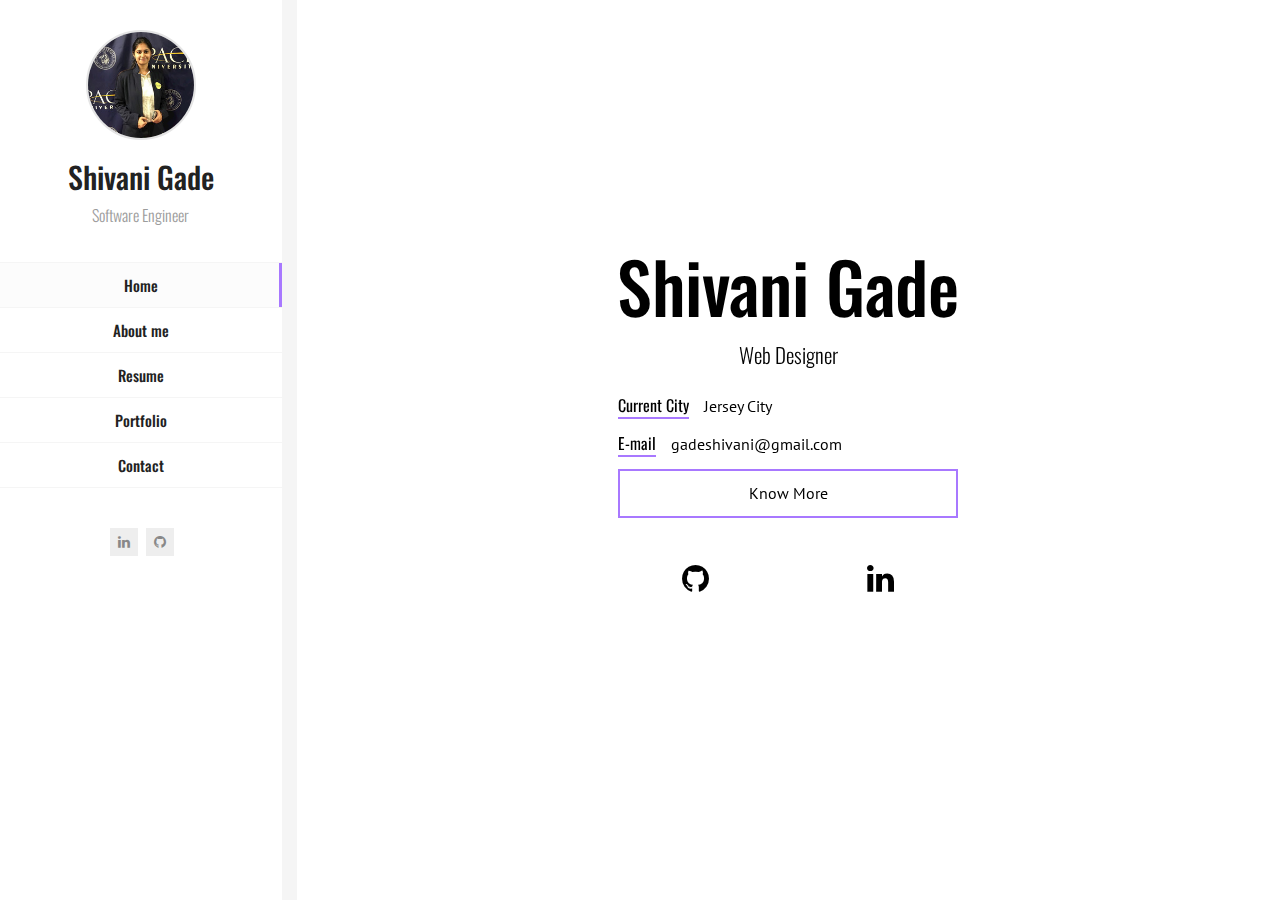
==== index.html @ c61f2e99 "Update index.html" ====
<!DOCTYPE html>
<html lang="en" class="no-js">
  <head>
    <meta charset="UTF-8" />
    <meta http-equiv="X-UA-Compatible" content="IE=edge">
    <title>Shivani Gade | Portfolio</title>
    <meta name="viewport" content="width=device-width, initial-scale=1, maximum-scale=1" />
    <meta name="description" content="Shivani Gade Portfolio" />
    <meta name="keywords" content="Shivani Gade, New York, Backend Developer, Frontend Developer, software engineer, java, python, Pace university" />
    <meta name="author" content="Shivani Gade" />
    <meta property="og:title" content="Shivani Gade - Full Stack Developer">
    <meta property="og:locale" content="en_US">
    <meta property="og:url" content="http://shivanigade.com/">
    <meta property="og:type" content="website">
    <meta property="og:description" content="Working at BNY Mellon New York. Graduated with MS in Computer Science from Pace University.Previously worked at State Street as a Software Development Intern and worked on designing & developed an internal tools application using ReactJS, SpringBoot & HDFS. I also worked at iNautix Technologies, a BNY Mellon company as an Application Developer for 2.8 years in enterprise application development using Java, J2EE technologies, Volante, Spring, Restful Web Services, SQL, IBM WebSphere and AngularJS. Experienced in product development and working in agile environment.I am also working on technologies: Android, Ionic, Arduino, Firebase, PHP and have experience in Prototyping, User Testing. ">
    <meta property="og:image" content="http://shivanigade.com/images/my_photo.jpeg">
    <link rel="shortcut icon" href="favicon.ico">
    <link rel="alternate" href="shivanigade.com" hreflang="en-us" />

    <link rel="stylesheet" href="css/bootstrap.css">
    <link rel="stylesheet" href="css/normalize.css">
    <link rel="stylesheet" href="css/transition-animations.css">
    <link rel="stylesheet" href="css/owl.carousel.css">
    <link rel="stylesheet" href="css/magnific-popup.css">
    <link rel="stylesheet" href="css/animate.css">
    <link rel="stylesheet" href="css/main.css" type="text/css">

    <script src="js/jquery-2.1.3.min.js"></script>
    <script src="js/modernizr.custom.js"></script>
    <!-- Global site tag (gtag.js) - Google Analytics -->
<script async src="https://www.googletagmanager.com/gtag/js?id=UA-118531072-1"></script>
<script>
  window.dataLayer = window.dataLayer || [];
  function gtag(){dataLayer.push(arguments);}
  gtag('js', new Date());

  gtag('config', 'UA-118531072-1');
</script>

    <script src='https://www.google.com/recaptcha/api.js'></script>
  </head>

  <body>
    <!-- Loading animation -->
    <div class="preloader">
      <div class="preloader-animation">
        <div class="dot1"></div>
        <div class="dot2"></div>
      </div>
    </div>
    <!-- /Loading animation -->

    <div id="page" class="page">
      <!-- Header -->
      <header id="site_header" class="header mobile-menu-hide">
        <div itemref="data-author" itemscope itemtype="https://schema.org/Website" class="my-photo">
          <img itemprop="image" src="images/my_photo.jpeg" alt="image">
          <div class="mask"></div>
        </div>

        <div class="site-title-block">
          <h1 itemprop="name" class="site-title">Shivani Gade</h1>
          <p itemprop="description" class="site-description">Software Engineer</p>
          <p itemprop="keywords" class="hidden">
            Shivani Gade, New York, Backend Developer, Frontend Developer, software engineer, java, python, Pace university, Full-Stack Developer
          </p>
          <a itemprop="url" href="#" class="hidden">View Website</a>
          <a itemprop="sameAs" href="https://linkedin.com/in/shivanigade" class="hidden">LinkedIn</a>
          <a itemprop="sameAs" href="https://github.com/gadeshivani" class="hidden">Github</a>
        </div>

        <!-- Navigation & Social buttons -->
        <div class="site-nav">
          <!-- Main menu -->
          <ul id="nav" class="site-main-menu">
            <!-- About Me Subpage link -->
            <li>
              <a class="pt-trigger" href="#home" data-animation="58" data-goto="1">Home</a><!-- href value = data-id without # of .pt-page. Data-goto is the number of section -->
            </li>
            <!-- /About Me Subpage link -->
            <!-- About Me Subpage link -->
            <li>
              <a class="pt-trigger" href="#about_me" data-animation="59" data-goto="2">About me</a>
            </li>
            <!-- /About Me Subpage link -->
            <li>
              <a class="pt-trigger" href="#resume" data-animation="60" data-goto="3">Resume</a>
            </li>
            <li>
              <a class="pt-trigger" href="#portfolio" data-animation="61" data-goto="4">Portfolio</a>
            </li>
            <!-- <li>
              <a class="pt-trigger" href="#blog" data-animation="58" data-goto="5">Blog</a>
            </li> -->
            <li>
              <a class="pt-trigger" href="#contact" data-animation="59" data-goto="5">Contact</a>
            </li>
          </ul>
          <!-- /Main menu -->

          <!-- Social buttons -->
          <ul class="social-links">
            <li><a class="tip social-button" target="_blank" href="https://linkedin.com/in/shivanigade" title="LinkedIn"><i class="fa fa-linkedin"></i></a></li>
            <li><a class="tip social-button" target="_blank" href="https://github.com/gadeshivani" title="Github"><i class="fa fa-github"></i></a></li>
          </ul>
          <!-- /Social buttons -->
        </div>
        <!-- Navigation & Social buttons -->
      </header>
      <!-- /Header -->

      <!-- Mobile Header -->
      <div class="mobile-header mobile-visible">
        <div class="mobile-logo-container">
          <div class="mobile-site-title">Shivani Gade</div>
        </div>

        <a class="menu-toggle mobile-visible">
          <i class="fa fa-bars"></i>
        </a>
      </div>
      <!-- /Mobile Header -->

      <!-- Main Content -->
      <div id="main" class="site-main">
        <!-- Page changer wrapper -->
        <div class="pt-wrapper">
          <!-- Subpages -->
          <div class="subpages">

            <!-- Home Subpage -->
            <section class="pt-page pt-page-1 section-with-bg section-paddings-0" style="background:white" data-id="home">
              <div class="home-page-block-bg">
                <!-- <div class="mask"></div> -->
              </div>
              <div class="home-page-block">
                <div class="v-align">
                  <h2>Shivani Gade</h2>
                  <div id="rotate" class="text-rotate">
                    <div>
                      <p class="home-page-description">Web Designer</p>
                    </div>
                    <div>
                      <p class="home-page-description">Frontend-developer</p>
                    </div>
                    <div>
                      <p class="home-page-description">Backend-developer</p>
                    </div>
                    <div>
                      <p class="home-page-description">Software Engineer</p>
                    </div>
                  </div>

                  <div class="block end" style="text-align: center">
                    <ul class="info-list">
                      <!-- <li><span class="title">Age</span><span class="value">29</span></li> -->
                      <li><span class="title">Current City</span><span class="value">Jersey City</span></li>
                      <li><span class="title">E-mail</span><span class="value"><a href="mailto:gadeshivani@gmail.com">gadeshivani@gmail.com</a></span></li>
                      <li>
                        <div class="row">
                          <div class="col-sm-12 col-md-12">
                            <div class="know-more-block">
                              <a class="button pt-trigger" href="#about_me" data-animation="59" data-goto="2">Know More</a>
                            </div>
                          </div>
                        </div>
                      </li>
                      <li>
                        <div class="row">
                          <div class="col-sm-6 col-md-6">
                            <div class="home-social-block">
                              <a class="button" target="_blank" href="https://github.com/gadeshivani" title="Github"><i class="fa fa-github"></i></a>
                            </div>
                          </div>
                          <div class="col-sm-6 col-md-6">
                            <div class="home-social-block">
                              <a class="button" target="_blank" href="https://linkedin.com/in/shivanigade" title="LinkedIn"><i class="fa fa-linkedin"></i></a>
                            </div>
                          </div>
                        </div>
                      </li>
                    </ul>
                  </div>
                </div>
              </div>
            </section>
            <!-- End of Home Subpage -->

            <!-- About Me Subpage -->
            <section class="pt-page pt-page-2" data-id="about_me">
              <div class="section-title-block">
                <h2 class="section-title">About Me</h2>
                <h5 class="section-description">Full-Stack Developer, Innovator, Thinker, Creative Doer</h5>
              </div>

              <div class="row">
                <div class="col-sm-12 col-md-12 subpage-block">
                  <div class="general-info">
                    <h3>Currently I am working at <a href="https://www.bnymellon.com/" taret="_blank">@BNY Mellon,Jersey City</a> </h3>
                    <p>I worked as a Graduate Assistant for the department chair of Computer Science department at Seidenberg School of Computer Science and Information Systems, where I am worked on different research projects and also organizeddevelopment and technology workshops.You can read more about my previous work experience <a class="pt-trigger" href="#resume" data-animation="60" data-goto="3">here</a>. </p>
                    <p>I am pursuing Masters of Science in Computer Science from Seidenberg School of Computer Science and Information Systems at Pace University where I am learning modern technologies, global innovation, human computer interaction, web and mobile application development and many other things. You can check out my recent works in my <a class="pt-trigger" href="#portfolio" data-animation="61" data-goto="4">portfolio</a>. </p>
                  </div>
                </div>


              </div>

              <!-- Services block -->
              <div class="block-title">
                <h3>My interests</h3>
              </div>

              <div class="row">
                <div class="col-sm-6 col-md-3 subpage-block">
                  <div class="service-block">
                    <div class="service-info">
                      <img src="images/service/web_design.png" alt="Responsive Design">
                      <h4>Web and Mobile App</h4>
                      <p>Designing and developing web and mobile application using modern technologies.</p>
                    </div>
                  </div>
                </div>

                <div class="col-sm-6 col-md-3 subpage-block">
                  <div class="service-block">
                    <div class="service-info">
                      <img src="images/service/ecommerce.png" alt="Financial Technology">
                      <h4>Financial Technology</h4>
                      <p>This interest comes form my experience working for iNautix inc.</p>
                    </div>
                  </div>
                </div>

                <div class="col-sm-6 col-md-3 subpage-block">
                  <div class="service-block">
                    <div class="service-info">
                      <img src="images/service/management.png" alt="Product Development">
                      <h4>Product Development</h4>
                      <p>I love ideating, designing, prototyping and developing products.</p>
                    </div>
                  </div>
                </div>

                <div class="col-sm-6 col-md-3 subpage-block">
                  <div class="service-block">
                    <div class="service-info">
                      <img src="images/service/creativity.png" alt="Innovation">
                      <h4>Innovation</h4>
                      <p>I love and enjoy solving problems and finding new and innovative solutions.</p>
                    </div>
                  </div>
                </div>
              </div>
              <!-- End of Services block -->
              <div class="block-title">
                <h3>My achievements</h3>
              </div>

              <div class="row">
                <div class="col-sm-6 col-md-6 subpage-block">
                  <div class="service-block">
                    <div class="service-info">
                      <h4>Pace Mobile App Design Contest</h4>
                      <p>Won 1st Prize for designing an application to centralize health prescriptions and connecting patients and doctors.</p>
                    </div>
                  </div>
                </div>

                <div class="col-sm-6 col-md-6 subpage-block">
                  <div class="service-block">
                    <div class="service-info">
                      <h4>Pace Pitch Contest</h4>
                      <p>Pitched an app for developing countries to centralize health prescriptions and connect patients and doctors.</p>
                    </div>
                  </div>
                </div>
              </div>
              <!-- End of Services block -->


              <!-- Clients block -->
              <!-- <div class="block-title">
                <h3>Few technologies I love using</h3>
              </div>

              <div class="row">
                <div class="col-sm-4 col-md-2 subpage-block">
                  <div class="client_block">
                    <a href="#" target="_blank"><img src="images/clients/client_1.png" alt="image"></a>
                  </div>
                </div>

                <div class="col-sm-4 col-md-2 subpage-block">
                  <div class="client_block">
                    <a href="#" target="_blank"><img src="images/clients/client_2.png" alt="image"></a>
                  </div>
                </div>

                <div class="col-sm-4 col-md-2 subpage-block">
                  <div class="client_block">
                    <a href="#" target="_blank"><img src="images/clients/client_3.png" alt="image"></a>
                  </div>
                </div>

                <div class="col-sm-4 col-md-2 subpage-block">
                  <div class="client_block">
                    <a href="#" target="_blank"><img src="images/clients/client_4.png" alt="image"></a>
                  </div>
                </div>

                <div class="col-sm-4 col-md-2 subpage-block">
                  <div class="client_block">
                    <a href="#" target="_blank"><img src="images/clients/client_5.png" alt="image"></a>
                  </div>
                </div>

                <div class="col-sm-4 col-md-2 subpage-block">
                  <div class="client_block">
                    <a href="#" target="_blank"><img src="images/clients/client_6.png" alt="image"></a>
                  </div>
                </div>
              </div> -->
              <!-- End of Clients block -->

              <!-- Fun facts block -->
              <div class="block-title">
                <h3>Fun Facts</h3>
              </div>

              <div class="row">
                <div class="col-sm-6 col-md-3 subpage-block">
                  <div class="fun-fact-block gray-bg">
                    <i class="pe-7s-icon  pe-7s-coffee"></i>
                    <h4>Cups of Tea</h4>
                    <span class="fun-value">1,024</span>
                  </div>
                </div>

                <div class="col-sm-6 col-md-3 subpage-block">
                  <div class="fun-fact-block">
                    <i class="pe-7s-icon pe-7s-smile"></i>
                    <h4>Applications Prototyped</h4>
                    <span class="fun-value">5</span>
                  </div>
                </div>

                <div class="col-sm-6 col-md-3 subpage-block">
                  <div class="fun-fact-block gray-bg">
                    <i class="pe-7s-icon pe-7s-medal"></i>
                    <h4>Awards Won</h4>
                    <span class="fun-value">2</span>
                  </div>
                </div>

                <div class="col-sm-6 col-md-3 subpage-block">
                  <div class="fun-fact-block">
                    <i class="pe-7s-icon pe-7s-alarm"></i>
                    <h4>Applications Developed</h4>
                    <span class="fun-value">7</span>
                  </div>
                </div>
              </div>
              <!-- End of Fun fucts block -->
            </section>
            <!-- End of About Me Subpage -->

            <!-- Resume Subpage -->
            <section class="pt-page pt-page-3" data-id="resume">
              <div class="section-title-block">
                <h2 class="section-title">Resume</h2>
                <h5 class="section-description">4 Years of Experience</h5>
              </div>

              <div class="row">
                <div class="col-sm-6 col-md-4 subpage-block">
                  <div class="block-title">
                    <h3>Education</h3>
                  </div>
                  <div class="timeline">
                    <!-- Single event -->
                    <div class="timeline-event te-primary">
                      <h5 class="event-date">Sep 2017 - May 2019</h5>
                      <h4 class="event-name">Master of Science in Computer Science</h4>
                      <span class="event-description">Pace University, New York</span>
                      <p>Web and mobile app development, algorithms, cloud design and development, ux design and user testing</p>
                    </div>
                    <!-- Single event -->
                    <div class="timeline-event te-primary">
                      <h5 class="event-date">Aug 2010 - Aug 2014</h5>
                      <h4 class="event-name">Bachelors of Engineering in Computer Science and Engineering</h4>
                      <span class="event-description">RTM Nagpur University, India</span>
                      <p>Core computer science, mathematics, algorithms design, computer & internet security database and networking.</p>
                    </div>
                  </div>
                </div>

                <div class="col-sm-6 col-md-4 subpage-block">
                  <div class="block-title">
                    <h3>Professional Experience</h3>
                  </div>
                  <div class="timeline">
                    <!-- Single event -->
                    <div class="timeline-event te-primary">
                      <h5 class="event-date">Aug 2019 - Present</h5>
                      <h4 class="event-name">Specialist Developer</h4>
                      <span class="event-description">BNY Mellon</span>
                      <p>Working on Financial Message Transformations.</p>
                    </div>
                    <div class="timeline-event te-primary">
                      <h5 class="event-date">Jun 2018 - Aug 2018</h5>
                      <h4 class="event-name">Software Development Intern</h4>
                      <span class="event-description">State Street Corporation</span>
                      <p>Designed and developed internal tools application using ReactJS,SpringBoot and HDFS.</p>
                    </div>
                    <!-- Single event -->
                    <div class="timeline-event te-primary">
                      <h5 class="event-date">Dec 2014 - Aug 2017</h5>
                      <h4 class="event-name">Application Developer</h4>
                      <span class="event-description">iNautix Pvt. Ltd. (A BNY Mellon Company)</span>
                      <p>
                        Worked on application design and development using VOLANTE Designer, IBM Webshpere, testing, automation and message queues setups.
                      </p>
                    </div>
                  </div>
                  <div class="block-title">
                    <h3>Additional Experience</h3>
                  </div>
                  <div class="timeline">
                    <!-- Single event -->
                    <div class="timeline-event te-primary">
                      <h5 class="event-date">Sep 2018 - Current</h5>
                      <h4 class="event-name">Computer Science Tutor</h4>
                      <span class="event-description">Pace University</span>
                      <p>Tutor graduate and undergraduate students in Java, HTML, CSS, JavaScript and databases.</p>
                    </div>
                    <!-- Single event -->
                    <div class="timeline-event te-primary">
                      <h5 class="event-date">Jan 2018 - Current</h5>
                      <h4 class="event-name">Graduate Assistant</h4>
                      <span class="event-description">Pace University</span>
                      <p>Working on global research projects, organising workshops, developing and designing application.</p>
                    </div>
                    <!-- Single event -->
                  </div>
                </div>

                <div class="col-sm-6 col-md-4 subpage-block">
                  <div class="block-title">
                    <h3>Design Skills</h3>
                  </div>
                  <div class="skills-info">
                    <h4>UI Design, App prototyping, Sketch, Proto.io, inVision, Axure RP</h4>
                  </div>

                  <div class="block-title">
                    <h3>Coding Skills</h3>
                  </div>
                  <div class="skills-info">
                    <h4>HML5, CSS3, JavaScript, Java, PHP, Python, C++, C</h4>
                  </div>

                  <div class="block-title">
                    <h3>Database Skills</h3>
                  </div>
                  <div class="skills-info">
                    <h4>MySQL, SQL Server, Oracle, Firebase, Hive</h4>

                  </div>
                  <div class="block-title">
                    <h3>Frameworks</h3>
                  </div>
                  <div class="skills-info">
                    <h4>Ionic, AngularJS, Camel, Spring, ReactJS </h4>

                  </div>
                  <div class="block-title">
                    <h3>Product and Project Management</h3>
                  </div>
                  <div class="skills-info">
                    <h4>Jira, Confluence, Asana, Slack, Agile Methodologies, Scrum Development</h4>
                  </div>
                  <div class="block-title">
                    <h3>Other Skills</h3>
                  </div>
                  <div class="skills-info">
                    <h4>XML, JSON, API Design and Development, Web Services,Git, Github, VOLANTE Designer, IBM Webshpere, Websphere Application Server, Azure, Heroku</h4>
                  </div>

                </div>
              </div>
              <div class="row">
                <div class="col-sm-12 col-md-12">
                  <div class="download-cv-block">
                    <a class="button" target="_blank" href="/resume_sg_092018.pdf">Download CV</a>
                  </div>
                </div>
              </div>
            </section>
            <!-- End Resume Subpage -->


            <!-- Portfolio Subpage -->
            <section class="pt-page pt-page-4" data-id="portfolio">
              <div class="section-title-block">
                <h2 class="section-title">Portfolio</h2>
                <h5 class="section-description">My Recent Works</h5>
              </div>

              <div class="row hidden">
                <div class="col-sm-12 col-md-12">
                  <div class="block-title" style="text-align:center">
                    <h2 style="padding-top:20%">Will be updated on May 4th,2018 at 12:01AM.</h2>
                  </div>
                </div>
              </div>

              <!-- Portfolio Content -->
              <div class="portfolio-content">

                <!-- Portfolio filter -->
                <ul id="portfolio_filters" class="portfolio-filters">
                  <li class="active">
                    <a class="filter btn btn-sm btn-link active" data-group="all">All</a>
                  </li>
                  <li>
                    <a class="filter btn btn-sm btn-link" data-group="dnp">Design/Prototyping</a>
                  </li>
                  <li>
                    <a class="filter btn btn-sm btn-link" data-group="products">Products</a>
                  </li>
                  <li>
                    <a class="filter btn btn-sm btn-link" data-group="concepts">Applications</a>
                  </li>
                </ul>
                <!-- End of Portfolio filter -->

                <!-- Portfolio Grid -->
                <div id="portfolio_grid" class="portfolio-grid portfolio-masonry masonry-grid-3">
                  <!-- Portfolio item 10 -->
                  <figure class="item" data-groups='["all", "dnp", "concepts", "products"]'>
                    <a class="ajax-page-load" href="portfolio/pdp.html">
                      <img src="images/portfolio/pxr.png" alt="Product Development Project Cover">
                      <div>
                        <h5 class="name">Product Development Project</h5>
                        <small>Product Development</small>
                        <i class="fa fa-tablet"></i>
                      </div>
                    </a>
                  </figure>
                  <!-- Portfolio Item 1 -->
                  <figure class="item" data-groups='["all", "dnp"]'>
                    <a class="ajax-page-load" href="portfolio/receiptjuggler.html">
                      <img src="images/portfolio/1.png" alt="Receipt Juggler Cover">
                      <div>
                        <h5 class="name">Receipt Juggler</h5>
                        <small>Prototyping</small>
                        <i class="fa fa-tablet"></i>
                      </div>
                    </a>
                  </figure>
                  <!-- /Portfolio Item 1 -->

                  <!-- Portfolio Item 2 -->
                  <figure class="item" data-groups='["all", "concepts"]'>
                    <a class="ajax-page-load" href="portfolio/finassist.html">
                      <img src="images/portfolio/2.png" alt="FinAssist Cover">
                      <div>
                        <h5 class="name">FinAssist</h5>
                        <small>Application</small>
                        <i class="fa fa-video-camera"></i>
                      </div>
                    </a>
                  </figure>
                  <!-- /Portfolio Item 2 -->

                  <!-- Portfolio Item 3 -->
                  <figure class="item" data-groups='["all","concepts"]'>
                    <a class="ajax-page-load" href="portfolio/bsocial.html">
                      <img src="images/portfolio/3.jpg" alt="BSocial Cover">
                      <div>
                        <h5 class="name">BSocial</h5>
                        <small>Application</small>
                        <i class="fa fa-image"></i>
                      </div>
                    </a>
                  </figure>
                  <!-- /Portfolio Item 3 -->

                  <!-- Portfolio Item 4 -->
                  <figure class="item" data-groups='["all", "dnp"]'>
                    <a class="ajax-page-load" href="portfolio/posters.html">
                      <img src="images/portfolio/4.jpg" alt="posters cover">
                      <div>
                        <h5 class="name">Posters</h5>
                        <small>Design</small>
                        <i class="fa fa-tablet"></i>
                      </div>
                    </a>
                  </figure>
                  <!-- /Portfolio Item 4 -->

                  <!-- Portfolio Item 5 -->
                  <figure class="item" data-groups='["all", "products"]'>
                    <a class="ajax-page-load" href="portfolio/saurakshak.html">
                      <img src="images/portfolio/5.jpg" alt="saurakshak cover">
                      <div>
                        <h5 class="name">Saurakshak</h5>
                        <small>Product</small>
                        <i class="fa fa-image"></i>
                      </div>
                    </a>
                  </figure>
                  <!-- /Portfolio Item 5 -->

                  <!-- Portfolio Item 6 -->
                  <figure class="item" data-groups='["all", "concepts"]'>
                    <a class="ajax-page-load" href="portfolio/textionary.html">
                      <img src="images/portfolio/6.png" alt="Textionary Cover">
                      <div>
                        <h5 class="name">Textionary</h5>
                        <small>Application</small>
                        <i class="fa fa-tablet"></i>
                      </div>
                    </a>
                  </figure>
                  <!-- /Portfolio Item 6 -->

                  <!-- Portfolio Item 7 -->
                  <figure class="item" data-groups='["all", "concepts"]'>
                    <a class="ajax-page-load" href="portfolio/azuread.html">
                      <img src="images/portfolio/7.jpg" alt="Azure AD Cover">
                      <div>
                        <h5 class="name">Azure AD</h5>
                        <small>Application</small>
                        <i class="fa fa-video-camera"></i>
                      </div>
                    </a>
                  </figure>
                  <!-- /Portfolio Item 7 -->

                  <!-- Portfolio Item 8 -->
                  <figure class="item" data-groups='["all",  "concepts"]'>
                    <a class="ajax-page-load" href="portfolio/evergreenind.html">
                      <img src="images/portfolio/8.jpg" alt="Evergreen Industries Cover">
                      <div>
                        <h5 class="name">Evergreen Industries</h5>
                        <small>Application</small>
                        <i class="fa fa-tablet"></i>
                      </div>
                    </a>
                  </figure>
                  <!-- /Portfolio Item 8 -->

                  <!-- Portfolio Item 9 -->
                  <figure class="item" data-groups='["all","products"]'>
                    <a class="ajax-page-load" href="portfolio/aarogya.html">
                      <img src="images/portfolio/9.jpg" alt="Aarogya Cover">
                      <div>
                        <h5 class="name">Aarogya</h5>
                        <small>Product</small>
                        <i class="fa fa-image"></i>
                      </div>
                    </a>
                  </figure>
                  <!-- /Portfolio Item 9 -->
                </div>
                <!-- /Portfolio Grid -->

              </div>

              <!-- /Portfolio Content -->

            </section>
            <!-- /Portfolio Subpage -->


            <!-- Contact Subpage -->
            <section class="pt-page pt-page-6" data-id="contact">
              <div class="section-title-block">
                <h2 class="section-title">Contact</h2>
                <h5 class="section-description">Get in Touch</h5>
              </div>

              <div id="data-author" itemprop="author" itemscope itemtype="https://schema.org/Person" class="row">
                <div class="col-sm-12 col-md-12 subpage-block">
                  <div class="block-title">
                    <h3>Get in Touch</h3>
                  </div>
                  <p>Have an idea you need to talk about, want to connect or just talk about a project. Here are my contact details.</p>
                  <div class="hidden contact-info-block">
                    <div class="ci-icon">
                      <i class="pe-7s-icon pe-7s-map-marker"></i>
                    </div>
                    <div class="ci-text">
                      <h3 itemprop="name">Shivani Gade</h3>
                    </div>
                  </div>
                  <div class="contact-info-block">
                    <div class="ci-icon">
                      <i class="pe-7s-icon pe-7s-map-marker"></i>
                    </div>
                    <div class="ci-text">
                      <h3 itemprop="address" itemscope itemtype="https://schema.org/PostalAddress"><em itemprop="addressLocality">New York</em>, <em itemprop="addressRegion">NY</em>, <em itemprop="addressCountry">USA</em></h3>
                    </div>
                  </div>
                  <div class="contact-info-block">
                    <div class="ci-icon">
                      <i class="pe-7s-icon pe-7s-mail"></i>
                    </div>
                    <div class="ci-text">
                      <h3><a itemprop="email" href="mailto:gadeshivani@gmail.com" style="color:black !important">gadeshivani@gmail.com</a></h3>
                    </div>
                  </div>
                  <!--<div class="contact-info-block">
                    <div class="ci-icon">
                      <i class="pe-7s-icon pe-7s-check"></i>
                    </div>
                    <div class="ci-text">
                      <h3></h3>
                    </div>
                  </div>
                </div>-->

                <!-- <div class="col-sm-6 col-md-6 subpage-block">
                  <div class="block-title">
                    <h3>Contact Form</h3>
                  </div>
                  <form id="contact-form" method="post" action="contact_form/contact_form.php">

                    <div class="messages"></div>

                    <div class="controls">
                      <div class="form-group">
                          <input id="form_name" type="text" name="name" class="form-control" placeholder="Full Name" required="required" data-error="Name is required.">
                          <div class="form-control-border"></div>
                          <i class="form-control-icon fa fa-user"></i>
                          <div class="help-block with-errors"></div>
                      </div>

                      <div class="form-group">
                          <input id="form_email" type="email" name="email" class="form-control" placeholder="Email Address" required="required" data-error="Valid email is required.">
                          <div class="form-control-border"></div>
                          <i class="form-control-icon fa fa-envelope"></i>
                          <div class="help-block with-errors"></div>
                      </div>

                      <div class="form-group">
                          <textarea id="form_message" name="message" class="form-control" placeholder="Message for me" rows="4" required="required" data-error="Please, leave me a message."></textarea>
                          <div class="form-control-border"></div>
                          <i class="form-control-icon fa fa-comment"></i>
                          <div class="help-block with-errors"></div>
                      </div>

                      <div class="g-recaptcha" data-sitekey="6LdqmCAUAAAAAMMNEZvn6g4W5e0or2sZmAVpxVqI" data-callback="correctCaptcha"></div>

                      <input type="submit" class="button btn-send" value="Send message">
                    </div>
                  </form>
                </div>
              </div> -->
            </section>
            <!-- End Contact Subpage -->

          </div>
        </div>
        <!-- /Page changer wrapper -->
      </div>
      <!-- /Main Content -->
    </div>

    <script src="js/bootstrap.min.js"></script>
    <script src="js/page-transition.js"></script>
    <script src="js/imagesloaded.pkgd.min.js"></script>
    <script src="js/validator.js"></script>
    <script src="js/jquery.shuffle.min.js"></script>
    <script src="js/masonry.pkgd.min.js"></script>
    <script src="js/owl.carousel.min.js"></script>
    <script src="js/jquery.magnific-popup.min.js"></script>
    <script src="js/jquery.hoverdir.js"></script>
    <script src="js/main.js"></script>

  </body>
</html>
---- css/transition-animations.css ----
/* animation sets */

/* move from / to  */

.pt-page-moveToLeft {
	-webkit-animation: moveToLeft .6s ease both;
	animation: moveToLeft .6s ease both;
}

.pt-page-moveFromLeft {
	-webkit-animation: moveFromLeft .6s ease both;
	animation: moveFromLeft .6s ease both;
}

.pt-page-moveToRight {
	-webkit-animation: moveToRight .6s ease both;
	animation: moveToRight .6s ease both;
}

.pt-page-moveFromRight {
	-webkit-animation: moveFromRight .6s ease both;
	animation: moveFromRight .6s ease both;
}

.pt-page-moveToTop {
	-webkit-animation: moveToTop .6s ease both;
	animation: moveToTop .6s ease both;
}

.pt-page-moveFromTop {
	-webkit-animation: moveFromTop .6s ease both;
	animation: moveFromTop .6s ease both;
}

.pt-page-moveToBottom {
	-webkit-animation: moveToBottom .6s ease both;
	animation: moveToBottom .6s ease both;
}

.pt-page-moveFromBottom {
	-webkit-animation: moveFromBottom .6s ease both;
	animation: moveFromBottom .6s ease both;
}

/* fade */

.pt-page-fade {
	-webkit-animation: fade .7s ease both;
	animation: fade .7s ease both;
}

/* move from / to and fade */

.pt-page-moveToLeftFade {
	-webkit-animation: moveToLeftFade .7s ease both;
	animation: moveToLeftFade .7s ease both;
}

.pt-page-moveFromLeftFade {
	-webkit-animation: moveFromLeftFade .7s ease both;
	animation: moveFromLeftFade .7s ease both;
}

.pt-page-moveToRightFade {
	-webkit-animation: moveToRightFade .7s ease both;
	animation: moveToRightFade .7s ease both;
}

.pt-page-moveFromRightFade {
	-webkit-animation: moveFromRightFade .7s ease both;
	animation: moveFromRightFade .7s ease both;
}

.pt-page-moveToTopFade {
	-webkit-animation: moveToTopFade .7s ease both;
	animation: moveToTopFade .7s ease both;
}

.pt-page-moveFromTopFade {
	-webkit-animation: moveFromTopFade .7s ease both;
	animation: moveFromTopFade .7s ease both;
}

.pt-page-moveToBottomFade {
	-webkit-animation: moveToBottomFade .7s ease both;
	animation: moveToBottomFade .7s ease both;
}

.pt-page-moveFromBottomFade {
	-webkit-animation: moveFromBottomFade .7s ease both;
	animation: moveFromBottomFade .7s ease both;
}

/* move to with different easing */

.pt-page-moveToLeftEasing {
	-webkit-animation: moveToLeft .7s ease-in-out both;
	animation: moveToLeft .7s ease-in-out both;
}
.pt-page-moveToRightEasing {
	-webkit-animation: moveToRight .7s ease-in-out both;
	animation: moveToRight .7s ease-in-out both;
}
.pt-page-moveToTopEasing {
	-webkit-animation: moveToTop .7s ease-in-out both;
	animation: moveToTop .7s ease-in-out both;
}
.pt-page-moveToBottomEasing {
	-webkit-animation: moveToBottom .7s ease-in-out both;
	animation: moveToBottom .7s ease-in-out both;
}

/********************************* keyframes **************************************/

/* move from / to  */

@-webkit-keyframes moveToLeft {
	from { }
	to { -webkit-transform: translateX(-100%); }
}
@keyframes moveToLeft {
	from { }
	to { -webkit-transform: translateX(-100%); transform: translateX(-100%); }
}

@-webkit-keyframes moveFromLeft {
	from { -webkit-transform: translateX(-100%); }
}
@keyframes moveFromLeft {
	from { -webkit-transform: translateX(-100%); transform: translateX(-100%); }
}

@-webkit-keyframes moveToRight { 
	from { }
	to { -webkit-transform: translateX(100%); }
}
@keyframes moveToRight { 
	from { }
	to { -webkit-transform: translateX(100%); transform: translateX(100%); }
}

@-webkit-keyframes moveFromRight {
	from { -webkit-transform: translateX(100%); }
}
@keyframes moveFromRight {
	from { -webkit-transform: translateX(100%); transform: translateX(100%); }
}

@-webkit-keyframes moveToTop {
	from { }
	to { -webkit-transform: translateY(-100%); }
}
@keyframes moveToTop {
	from { }
	to { -webkit-transform: translateY(-100%); transform: translateY(-100%); }
}

@-webkit-keyframes moveFromTop {
	from { -webkit-transform: translateY(-100%); }
}
@keyframes moveFromTop {
	from { -webkit-transform: translateY(-100%); transform: translateY(-100%); }
}

@-webkit-keyframes moveToBottom {
	from { }
	to { -webkit-transform: translateY(100%); }
}
@keyframes moveToBottom {
	from { }
	to { -webkit-transform: translateY(100%); transform: translateY(100%); }
}

@-webkit-keyframes moveFromBottom {
	from { -webkit-transform: translateY(100%); }
}
@keyframes moveFromBottom {
	from { -webkit-transform: translateY(100%); transform: translateY(100%); }
}

/* fade */

@-webkit-keyframes fade {
	from { }
	to { opacity: 0.3; }
}
@keyframes fade {
	from { }
	to { opacity: 0.3; }
}

/* move from / to and fade */

@-webkit-keyframes moveToLeftFade {
	from { }
	to { opacity: 0.3; -webkit-transform: translateX(-100%); }
}
@keyframes moveToLeftFade {
	from { }
	to { opacity: 0.3; -webkit-transform: translateX(-100%); transform: translateX(-100%); }
}

@-webkit-keyframes moveFromLeftFade {
	from { opacity: 0.3; -webkit-transform: translateX(-100%); }
}
@keyframes moveFromLeftFade {
	from { opacity: 0.3; -webkit-transform: translateX(-100%); transform: translateX(-100%); }
}

@-webkit-keyframes moveToRightFade {
	from { }
	to { opacity: 0.3; -webkit-transform: translateX(100%); }
}
@keyframes moveToRightFade {
	from { }
	to { opacity: 0.3; -webkit-transform: translateX(100%); transform: translateX(100%); }
}

@-webkit-keyframes moveFromRightFade {
	from { opacity: 0.3; -webkit-transform: translateX(100%); }
}
@keyframes moveFromRightFade {
	from { opacity: 0.3; -webkit-transform: translateX(100%); transform: translateX(100%); }
}

@-webkit-keyframes moveToTopFade {
	from { }
	to { opacity: 0.3; -webkit-transform: translateY(-100%); }
}
@keyframes moveToTopFade {
	from { }
	to { opacity: 0.3; -webkit-transform: translateY(-100%); transform: translateY(-100%); }
}

@-webkit-keyframes moveFromTopFade {
	from { opacity: 0.3; -webkit-transform: translateY(-100%); }
}
@keyframes moveFromTopFade {
	from { opacity: 0.3; -webkit-transform: translateY(-100%); transform: translateY(-100%); }
}

@-webkit-keyframes moveToBottomFade {
	from { }
	to { opacity: 0.3; -webkit-transform: translateY(100%); }
}
@keyframes moveToBottomFade {
	from { }
	to { opacity: 0.3; -webkit-transform: translateY(100%); transform: translateY(100%); }
}

@-webkit-keyframes moveFromBottomFade {
	from { opacity: 0.3; -webkit-transform: translateY(100%); }
}
@keyframes moveFromBottomFade {
	from { opacity: 0.3; -webkit-transform: translateY(100%); transform: translateY(100%); }
}

/* scale and fade */

.pt-page-scaleDown {
	-webkit-animation: scaleDown .7s ease both;
	animation: scaleDown .7s ease both;
}

.pt-page-scaleUp {
	-webkit-animation: scaleUp .7s ease both;
	animation: scaleUp .7s ease both;
}

.pt-page-scaleUpDown {
	-webkit-animation: scaleUpDown .5s ease both;
	animation: scaleUpDown .5s ease both;
}

.pt-page-scaleDownUp {
	-webkit-animation: scaleDownUp .5s ease both;
	animation: scaleDownUp .5s ease both;
}

.pt-page-scaleDownCenter {
	-webkit-animation: scaleDownCenter .4s ease-in both;
	animation: scaleDownCenter .4s ease-in both;
}

.pt-page-scaleUpCenter {
	-webkit-animation: scaleUpCenter .4s ease-out both;
	animation: scaleUpCenter .4s ease-out both;
}

/********************************* keyframes **************************************/

/* scale and fade */

@-webkit-keyframes scaleDown {
	from { }
	to { opacity: 0; -webkit-transform: scale(.8); }
}
@keyframes scaleDown {
	from { }
	to { opacity: 0; -webkit-transform: scale(.8); transform: scale(.8); }
}

@-webkit-keyframes scaleUp {
	from { opacity: 0; -webkit-transform: scale(.8); }
}
@keyframes scaleUp {
	from { opacity: 0; -webkit-transform: scale(.8); transform: scale(.8); }
}

@-webkit-keyframes scaleUpDown {
	from { opacity: 0; -webkit-transform: scale(1.2); }
}
@keyframes scaleUpDown {
	from { opacity: 0; -webkit-transform: scale(1.2); transform: scale(1.2); }
}

@-webkit-keyframes scaleDownUp {
	from { }
	to { opacity: 0; -webkit-transform: scale(1.2); }
}
@keyframes scaleDownUp {
	from { }
	to { opacity: 0; -webkit-transform: scale(1.2); transform: scale(1.2); }
}

@-webkit-keyframes scaleDownCenter {
	from { }
	to { opacity: 0; -webkit-transform: scale(.7); }
}
@keyframes scaleDownCenter {
	from { }
	to { opacity: 0; -webkit-transform: scale(.7); transform: scale(.7); }
}

@-webkit-keyframes scaleUpCenter {
	from { opacity: 0; -webkit-transform: scale(.7); }
}
@keyframes scaleUpCenter {
	from { opacity: 0; -webkit-transform: scale(.7); transform: scale(.7); }
}

/* rotate sides first and scale */

.pt-page-rotateRightSideFirst {
	-webkit-transform-origin: 0% 50%;
	transform-origin: 0% 50%;
	-webkit-animation: rotateRightSideFirst .8s both ease-in;
	animation: rotateRightSideFirst .8s both ease-in;
}
.pt-page-rotateLeftSideFirst {
	-webkit-transform-origin: 100% 50%;
	transform-origin: 100% 50%;
	-webkit-animation: rotateLeftSideFirst .8s both ease-in;
	animation: rotateLeftSideFirst .8s both ease-in;
}
.pt-page-rotateTopSideFirst {
	-webkit-transform-origin: 50% 100%;
	transform-origin: 50% 100%;
	-webkit-animation: rotateTopSideFirst .8s both ease-in;
	animation: rotateTopSideFirst .8s both ease-in;
}
.pt-page-rotateBottomSideFirst {
	-webkit-transform-origin: 50% 0%;
	transform-origin: 50% 0%;
	-webkit-animation: rotateBottomSideFirst .8s both ease-in;
	animation: rotateBottomSideFirst .8s both ease-in;
}

/* flip */

.pt-page-flipOutRight {
	-webkit-transform-origin: 50% 50%;
	transform-origin: 50% 50%;
	-webkit-animation: flipOutRight .5s both ease-in;
	animation: flipOutRight .5s both ease-in;
}
.pt-page-flipInLeft {
	-webkit-transform-origin: 50% 50%;
	transform-origin: 50% 50%;
	-webkit-animation: flipInLeft .5s both ease-out;
	animation: flipInLeft .5s both ease-out;
}
.pt-page-flipOutLeft {
	-webkit-transform-origin: 50% 50%;
	transform-origin: 50% 50%;
	-webkit-animation: flipOutLeft .5s both ease-in;
	animation: flipOutLeft .5s both ease-in;
}
.pt-page-flipInRight {
	-webkit-transform-origin: 50% 50%;
	transform-origin: 50% 50%;
	-webkit-animation: flipInRight .5s both ease-out;
	animation: flipInRight .5s both ease-out;
}
.pt-page-flipOutTop {
	-webkit-transform-origin: 50% 50%;
	transform-origin: 50% 50%;
	-webkit-animation: flipOutTop .5s both ease-in;
	animation: flipOutTop .5s both ease-in;
}
.pt-page-flipInBottom {
	-webkit-transform-origin: 50% 50%;
	transform-origin: 50% 50%;
	-webkit-animation: flipInBottom .5s both ease-out;
	animation: flipInBottom .5s both ease-out;
}
.pt-page-flipOutBottom {
	-webkit-transform-origin: 50% 50%;
	transform-origin: 50% 50%;
	-webkit-animation: flipOutBottom .5s both ease-in;
	animation: flipOutBottom .5s both ease-in;
}
.pt-page-flipInTop {
	-webkit-transform-origin: 50% 50%;
	transform-origin: 50% 50%;
	-webkit-animation: flipInTop .5s both ease-out;
	animation: flipInTop .5s both ease-out;
}

/* rotate fall */

.pt-page-rotateFall {
	-webkit-transform-origin: 0% 0%;
	transform-origin: 0% 0%;
	-webkit-animation: rotateFall 1s both ease-in;
	animation: rotateFall 1s both ease-in;
}

/* rotate newspaper */
.pt-page-rotateOutNewspaper {
	-webkit-transform-origin: 50% 50%;
	transform-origin: 50% 50%;
	-webkit-animation: rotateOutNewspaper .5s both ease-in;
	animation: rotateOutNewspaper .5s both ease-in;
}
.pt-page-rotateInNewspaper {
	-webkit-transform-origin: 50% 50%;
	transform-origin: 50% 50%;
	-webkit-animation: rotateInNewspaper .5s both ease-out;
	animation: rotateInNewspaper .5s both ease-out;
}

/* push */
.pt-page-rotatePushLeft {
	-webkit-transform-origin: 0% 50%;
	transform-origin: 0% 50%;
	-webkit-animation: rotatePushLeft .8s both ease;
	animation: rotatePushLeft .8s both ease;
}
.pt-page-rotatePushRight {
	-webkit-transform-origin: 100% 50%;
	transform-origin: 100% 50%;
	-webkit-animation: rotatePushRight .8s both ease;
	animation: rotatePushRight .8s both ease;
}
.pt-page-rotatePushTop {
	-webkit-transform-origin: 50% 0%;
	transform-origin: 50% 0%;
	-webkit-animation: rotatePushTop .8s both ease;
	animation: rotatePushTop .8s both ease;
}
.pt-page-rotatePushBottom {
	-webkit-transform-origin: 50% 100%;
	transform-origin: 50% 100%;
	-webkit-animation: rotatePushBottom .8s both ease;
	animation: rotatePushBottom .8s both ease;
}

/* pull */
.pt-page-rotatePullRight {
	-webkit-transform-origin: 100% 50%;
	transform-origin: 100% 50%;
	-webkit-animation: rotatePullRight .5s both ease;
	animation: rotatePullRight .5s both ease;
}
.pt-page-rotatePullLeft {
	-webkit-transform-origin: 0% 50%;
	transform-origin: 0% 50%;
	-webkit-animation: rotatePullLeft .5s both ease;
	animation: rotatePullLeft .5s both ease;
}
.pt-page-rotatePullTop {
	-webkit-transform-origin: 50% 0%;
	transform-origin: 50% 0%;
	-webkit-animation: rotatePullTop .5s both ease;
	animation: rotatePullTop .5s both ease;
}
.pt-page-rotatePullBottom {
	-webkit-transform-origin: 50% 100%;
	transform-origin: 50% 100%;
	-webkit-animation: rotatePullBottom .5s both ease;
	animation: rotatePullBottom .5s both ease;
}

/* fold */
.pt-page-rotateFoldRight {
	-webkit-transform-origin: 0% 50%;
	transform-origin: 0% 50%;
	-webkit-animation: rotateFoldRight .7s both ease;
	animation: rotateFoldRight .7s both ease;
}
.pt-page-rotateFoldLeft {
	-webkit-transform-origin: 100% 50%;
	transform-origin: 100% 50%;
	-webkit-animation: rotateFoldLeft .7s both ease;
	animation: rotateFoldLeft .7s both ease;
}
.pt-page-rotateFoldTop {
	-webkit-transform-origin: 50% 100%;
	transform-origin: 50% 100%;
	-webkit-animation: rotateFoldTop .7s both ease;
	animation: rotateFoldTop .7s both ease;
}
.pt-page-rotateFoldBottom {
	-webkit-transform-origin: 50% 0%;
	transform-origin: 50% 0%;
	-webkit-animation: rotateFoldBottom .7s both ease;
	animation: rotateFoldBottom .7s both ease;
}

/* unfold */
.pt-page-rotateUnfoldLeft {
	-webkit-transform-origin: 100% 50%;
	transform-origin: 100% 50%;
	-webkit-animation: rotateUnfoldLeft .7s both ease;
	animation: rotateUnfoldLeft .7s both ease;
}
.pt-page-rotateUnfoldRight {
	-webkit-transform-origin: 0% 50%;
	transform-origin: 0% 50%;
	-webkit-animation: rotateUnfoldRight .7s both ease;
	animation: rotateUnfoldRight .7s both ease;
}
.pt-page-rotateUnfoldTop {
	-webkit-transform-origin: 50% 100%;
	transform-origin: 50% 100%;
	-webkit-animation: rotateUnfoldTop .7s both ease;
	animation: rotateUnfoldTop .7s both ease;
}
.pt-page-rotateUnfoldBottom {
	-webkit-transform-origin: 50% 0%;
	transform-origin: 50% 0%;
	-webkit-animation: rotateUnfoldBottom .7s both ease;
	animation: rotateUnfoldBottom .7s both ease;
}

/* room walls */
.pt-page-rotateRoomLeftOut {
	-webkit-transform-origin: 100% 50%;
	transform-origin: 100% 50%;
	-webkit-animation: rotateRoomLeftOut .8s both ease;
	animation: rotateRoomLeftOut .8s both ease;
}
.pt-page-rotateRoomLeftIn {
	-webkit-transform-origin: 0% 50%;
	transform-origin: 0% 50%;
	-webkit-animation: rotateRoomLeftIn .8s both ease;
	animation: rotateRoomLeftIn .8s both ease;
}
.pt-page-rotateRoomRightOut {
	-webkit-transform-origin: 0% 50%;
	transform-origin: 0% 50%;
	-webkit-animation: rotateRoomRightOut .8s both ease;
	animation: rotateRoomRightOut .8s both ease;
}
.pt-page-rotateRoomRightIn {
	-webkit-transform-origin: 100% 50%;
	transform-origin: 100% 50%;
	-webkit-animation: rotateRoomRightIn .8s both ease;
	animation: rotateRoomRightIn .8s both ease;
}
.pt-page-rotateRoomTopOut {
	-webkit-transform-origin: 50% 100%;
	transform-origin: 50% 100%;
	-webkit-animation: rotateRoomTopOut .8s both ease;
	animation: rotateRoomTopOut .8s both ease;
}
.pt-page-rotateRoomTopIn {
	-webkit-transform-origin: 50% 0%;
	transform-origin: 50% 0%;
	-webkit-animation: rotateRoomTopIn .8s both ease;
	animation: rotateRoomTopIn .8s both ease;
}
.pt-page-rotateRoomBottomOut {
	-webkit-transform-origin: 50% 0%;
	transform-origin: 50% 0%;
	-webkit-animation: rotateRoomBottomOut .8s both ease;
	animation: rotateRoomBottomOut .8s both ease;
}
.pt-page-rotateRoomBottomIn {
	-webkit-transform-origin: 50% 100%;
	transform-origin: 50% 100%;
	-webkit-animation: rotateRoomBottomIn .8s both ease;
	animation: rotateRoomBottomIn .8s both ease;
}

/* cube */
.pt-page-rotateCubeLeftOut {
	-webkit-transform-origin: 100% 50%;
	transform-origin: 100% 50%;
	-webkit-animation: rotateCubeLeftOut .6s both ease-in;
	animation: rotateCubeLeftOut .6s both ease-in;
}
.pt-page-rotateCubeLeftIn {
	-webkit-transform-origin: 0% 50%;
	transform-origin: 0% 50%;
	-webkit-animation: rotateCubeLeftIn .6s both ease-in;
	animation: rotateCubeLeftIn .6s both ease-in;
}
.pt-page-rotateCubeRightOut {
	-webkit-transform-origin: 0% 50%;
	transform-origin: 0% 50%;
	-webkit-animation: rotateCubeRightOut .6s both ease-in;
	animation: rotateCubeRightOut .6s both ease-in;
}
.pt-page-rotateCubeRightIn {
	-webkit-transform-origin: 100% 50%;
	transform-origin: 100% 50%;
	-webkit-animation: rotateCubeRightIn .6s both ease-in;
	animation: rotateCubeRightIn .6s both ease-in;
}
.pt-page-rotateCubeTopOut {
	-webkit-transform-origin: 50% 100%;
	transform-origin: 50% 100%;
	-webkit-animation: rotateCubeTopOut .6s both ease-in;
	animation: rotateCubeTopOut .6s both ease-in;
}
.pt-page-rotateCubeTopIn {
	-webkit-transform-origin: 50% 0%;
	transform-origin: 50% 0%;
	-webkit-animation: rotateCubeTopIn .6s both ease-in;
	animation: rotateCubeTopIn .6s both ease-in;
}
.pt-page-rotateCubeBottomOut {
	-webkit-transform-origin: 50% 0%;
	transform-origin: 50% 0%;
	-webkit-animation: rotateCubeBottomOut .6s both ease-in;
	animation: rotateCubeBottomOut .6s both ease-in;
}
.pt-page-rotateCubeBottomIn {
	-webkit-transform-origin: 50% 100%;
	transform-origin: 50% 100%;
	-webkit-animation: rotateCubeBottomIn .6s both ease-in;
	animation: rotateCubeBottomIn .6s both ease-in;
}

/* carousel */
.pt-page-rotateCarouselLeftOut {
	-webkit-transform-origin: 100% 50%;
	transform-origin: 100% 50%;
	-webkit-animation: rotateCarouselLeftOut .8s both ease;
	animation: rotateCarouselLeftOut .8s both ease;
}
.pt-page-rotateCarouselLeftIn {
	-webkit-transform-origin: 0% 50%;
	transform-origin: 0% 50%;
	-webkit-animation: rotateCarouselLeftIn .8s both ease;
	animation: rotateCarouselLeftIn .8s both ease;
}
.pt-page-rotateCarouselRightOut {
	-webkit-transform-origin: 0% 50%;
	transform-origin: 0% 50%;
	-webkit-animation: rotateCarouselRightOut .8s both ease;
	animation: rotateCarouselRightOut .8s both ease;
}
.pt-page-rotateCarouselRightIn {
	-webkit-transform-origin: 100% 50%;
	transform-origin: 100% 50%;
	-webkit-animation: rotateCarouselRightIn .8s both ease;
	animation: rotateCarouselRightIn .8s both ease;
}
.pt-page-rotateCarouselTopOut {
	-webkit-transform-origin: 50% 100%;
	transform-origin: 50% 100%;
	-webkit-animation: rotateCarouselTopOut .8s both ease;
	animation: rotateCarouselTopOut .8s both ease;
}
.pt-page-rotateCarouselTopIn {
	-webkit-transform-origin: 50% 0%;
	transform-origin: 50% 0%;
	-webkit-animation: rotateCarouselTopIn .8s both ease;
	animation: rotateCarouselTopIn .8s both ease;
}
.pt-page-rotateCarouselBottomOut {
	-webkit-transform-origin: 50% 0%;
	transform-origin: 50% 0%;
	-webkit-animation: rotateCarouselBottomOut .8s both ease;
	animation: rotateCarouselBottomOut .8s both ease;
}
.pt-page-rotateCarouselBottomIn {
	-webkit-transform-origin: 50% 100%;
	transform-origin: 50% 100%;
	-webkit-animation: rotateCarouselBottomIn .8s both ease;
	animation: rotateCarouselBottomIn .8s both ease;
}

/* sides */
.pt-page-rotateSidesOut {
	-webkit-transform-origin: -50% 50%;
	transform-origin: -50% 50%;
	-webkit-animation: rotateSidesOut .5s both ease-in;
	animation: rotateSidesOut .5s both ease-in;
}
.pt-page-rotateSidesIn {
	-webkit-transform-origin: 150% 50%;
	transform-origin: 150% 50%;
	-webkit-animation: rotateSidesIn .5s both ease-out;
	animation: rotateSidesIn .5s both ease-out;
}

/* slide */
.pt-page-rotateSlideOut {
	-webkit-animation: rotateSlideOut 1s both ease;
	animation: rotateSlideOut 1s both ease;
}
.pt-page-rotateSlideIn {
	-webkit-animation: rotateSlideIn 1s both ease;
	animation: rotateSlideIn 1s both ease;
}

/********************************* keyframes **************************************/

/* rotate sides first and scale */

@-webkit-keyframes rotateRightSideFirst {
	0% { }
	40% { -webkit-transform: rotateY(15deg); opacity: .8; -webkit-animation-timing-function: ease-out; }
	100% { -webkit-transform: scale(0.8) translateZ(-200px); opacity:0; }
}
@keyframes rotateRightSideFirst {
	0% { }
	40% { -webkit-transform: rotateY(15deg); transform: rotateY(15deg); opacity: .8; -webkit-animation-timing-function: ease-out; animation-timing-function: ease-out; }
	100% { -webkit-transform: scale(0.8) translateZ(-200px); transform: scale(0.8) translateZ(-200px); opacity:0; }
}

@-webkit-keyframes rotateLeftSideFirst {
	0% { }
	40% { -webkit-transform: rotateY(-15deg); opacity: .8; -webkit-animation-timing-function: ease-out; }
	100% { -webkit-transform: scale(0.8) translateZ(-200px); opacity:0; }
}
@keyframes rotateLeftSideFirst {
	0% { }
	40% { -webkit-transform: rotateY(-15deg); transform: rotateY(-15deg); opacity: .8; -webkit-animation-timing-function: ease-out; animation-timing-function: ease-out; }
	100% { -webkit-transform: scale(0.8) translateZ(-200px); transform: scale(0.8) translateZ(-200px); opacity:0; }
}

@-webkit-keyframes rotateTopSideFirst {
	0% { }
	40% { -webkit-transform: rotateX(15deg); opacity: .8; -webkit-animation-timing-function: ease-out; }
	100% { -webkit-transform: scale(0.8) translateZ(-200px); opacity:0; }
}
@keyframes rotateTopSideFirst {
	0% { }
	40% { -webkit-transform: rotateX(15deg); transform: rotateX(15deg); opacity: .8; -webkit-animation-timing-function: ease-out; animation-timing-function: ease-out; }
	100% { -webkit-transform: scale(0.8) translateZ(-200px); transform: scale(0.8) translateZ(-200px); opacity:0; }
}

@-webkit-keyframes rotateBottomSideFirst {
	0% { }
	40% { -webkit-transform: rotateX(-15deg); opacity: .8; -webkit-animation-timing-function: ease-out; }
	100% { -webkit-transform: scale(0.8) translateZ(-200px); opacity:0; }
}
@keyframes rotateBottomSideFirst {
	0% { }
	40% { -webkit-transform: rotateX(-15deg); transform: rotateX(-15deg); opacity: .8; -webkit-animation-timing-function: ease-out; animation-timing-function: ease-out; }
	100% { -webkit-transform: scale(0.8) translateZ(-200px); transform: scale(0.8) translateZ(-200px); opacity:0; }
}

/* flip */

@-webkit-keyframes flipOutRight {
	from { }
	to { -webkit-transform: translateZ(-1000px) rotateY(90deg); opacity: 0.2; }
}
@keyframes flipOutRight {
	from { }
	to { -webkit-transform: translateZ(-1000px) rotateY(90deg); transform: translateZ(-1000px) rotateY(90deg); opacity: 0.2; }
}

@-webkit-keyframes flipInLeft {
	from { -webkit-transform: translateZ(-1000px) rotateY(-90deg); opacity: 0.2; }
}
@keyframes flipInLeft {
	from { -webkit-transform: translateZ(-1000px) rotateY(-90deg); transform: translateZ(-1000px) rotateY(-90deg); opacity: 0.2; }
}

@-webkit-keyframes flipOutLeft {
	from { }
	to { -webkit-transform: translateZ(-1000px) rotateY(-90deg); opacity: 0.2; }
}
@keyframes flipOutLeft {
	from { }
	to { -webkit-transform: translateZ(-1000px) rotateY(-90deg); transform: translateZ(-1000px) rotateY(-90deg); opacity: 0.2; }
}

@-webkit-keyframes flipInRight {
	from { -webkit-transform: translateZ(-1000px) rotateY(90deg); opacity: 0.2; }
}
@keyframes flipInRight {
	from { -webkit-transform: translateZ(-1000px) rotateY(90deg); transform: translateZ(-1000px) rotateY(90deg); opacity: 0.2; }
}

@-webkit-keyframes flipOutTop {
	from { }
	to { -webkit-transform: translateZ(-1000px) rotateX(90deg); opacity: 0.2; }
}
@keyframes flipOutTop {
	from { }
	to { -webkit-transform: translateZ(-1000px) rotateX(90deg); transform: translateZ(-1000px) rotateX(90deg); opacity: 0.2; }
}

@-webkit-keyframes flipInBottom {
	from { -webkit-transform: translateZ(-1000px) rotateX(-90deg); opacity: 0.2; }
}
@keyframes flipInBottom {
	from { -webkit-transform: translateZ(-1000px) rotateX(-90deg); transform: translateZ(-1000px) rotateX(-90deg); opacity: 0.2; }
}

@-webkit-keyframes flipOutBottom {
	from { }
	to { -webkit-transform: translateZ(-1000px) rotateX(-90deg); opacity: 0.2; }
}
@keyframes flipOutBottom {
	from { }
	to { -webkit-transform: translateZ(-1000px) rotateX(-90deg); transform: translateZ(-1000px) rotateX(-90deg); opacity: 0.2; }
}

@-webkit-keyframes flipInTop {
	from { -webkit-transform: translateZ(-1000px) rotateX(90deg); opacity: 0.2; }
}
@keyframes flipInTop {
	from { -webkit-transform: translateZ(-1000px) rotateX(90deg); transform: translateZ(-1000px) rotateX(90deg); opacity: 0.2; }
}

/* fall */

@-webkit-keyframes rotateFall {
	0% { -webkit-transform: rotateZ(0deg); }
	20% { -webkit-transform: rotateZ(10deg); -webkit-animation-timing-function: ease-out; }
	40% { -webkit-transform: rotateZ(17deg); }
	60% { -webkit-transform: rotateZ(16deg); }
	100% { -webkit-transform: translateY(100%) rotateZ(17deg); }
}
@keyframes rotateFall {
	0% { -webkit-transform: rotateZ(0deg); transform: rotateZ(0deg); }
	20% { -webkit-transform: rotateZ(10deg); transform: rotateZ(10deg); -webkit-animation-timing-function: ease-out; animation-timing-function: ease-out; }
	40% { -webkit-transform: rotateZ(17deg); transform: rotateZ(17deg); }
	60% { -webkit-transform: rotateZ(16deg); transform: rotateZ(16deg); }
	100% { -webkit-transform: translateY(100%) rotateZ(17deg); transform: translateY(100%) rotateZ(17deg); }
}

/* newspaper */

@-webkit-keyframes rotateOutNewspaper {
	from { }
	to { -webkit-transform: translateZ(-3000px) rotateZ(360deg); opacity: 0; }
}
@keyframes rotateOutNewspaper {
	from { }
	to { -webkit-transform: translateZ(-3000px) rotateZ(360deg); transform: translateZ(-3000px) rotateZ(360deg); opacity: 0; }
}

@-webkit-keyframes rotateInNewspaper {
	from { -webkit-transform: translateZ(-3000px) rotateZ(-360deg); opacity: 0; }
}
@keyframes rotateInNewspaper {
	from { -webkit-transform: translateZ(-3000px) rotateZ(-360deg); transform: translateZ(-3000px) rotateZ(-360deg); opacity: 0; }
}

/* push */

@-webkit-keyframes rotatePushLeft {
	from { }
	to { opacity: 0; -webkit-transform: rotateY(90deg); }
}
@keyframes rotatePushLeft {
	from { }
	to { opacity: 0; -webkit-transform: rotateY(90deg); transform: rotateY(90deg); }
}

@-webkit-keyframes rotatePushRight {
	from { }
	to { opacity: 0; -webkit-transform: rotateY(-90deg); }
}
@keyframes rotatePushRight {
	from { }
	to { opacity: 0; -webkit-transform: rotateY(-90deg); transform: rotateY(-90deg); }
}

@-webkit-keyframes rotatePushTop {
	from { }
	to { opacity: 0; -webkit-transform: rotateX(-90deg); }
}
@keyframes rotatePushTop {
	from { }
	to { opacity: 0; -webkit-transform: rotateX(-90deg); transform: rotateX(-90deg); }
}

@-webkit-keyframes rotatePushBottom {
	from { }
	to { opacity: 0; -webkit-transform: rotateX(90deg); }
}
@keyframes rotatePushBottom {
	from { }
	to { opacity: 0; -webkit-transform: rotateX(90deg); transform: rotateX(90deg); }
}

/* pull */

@-webkit-keyframes rotatePullRight {
	from { opacity: 0; -webkit-transform: rotateY(-90deg); }
}
@keyframes rotatePullRight {
	from { opacity: 0; -webkit-transform: rotateY(-90deg); transform: rotateY(-90deg); }
}

@-webkit-keyframes rotatePullLeft {
	from { opacity: 0; -webkit-transform: rotateY(90deg); }
}
@keyframes rotatePullLeft {
	from { opacity: 0; -webkit-transform: rotateY(90deg); transform: rotateY(90deg); }
}

@-webkit-keyframes rotatePullTop {
	from { opacity: 0; -webkit-transform: rotateX(-90deg); }
}
@keyframes rotatePullTop {
	from { opacity: 0; -webkit-transform: rotateX(-90deg); transform: rotateX(-90deg); }
}

@-webkit-keyframes rotatePullBottom {
	from { opacity: 0; -webkit-transform: rotateX(90deg); }
}
@keyframes rotatePullBottom {
	from { opacity: 0; -webkit-transform: rotateX(90deg); transform: rotateX(90deg); }
}

/* fold */

@-webkit-keyframes rotateFoldRight {
	from { }
	to { opacity: 0; -webkit-transform: translateX(100%) rotateY(90deg); }
}
@keyframes rotateFoldRight {
	from { }
	to { opacity: 0; -webkit-transform: translateX(100%) rotateY(90deg); transform: translateX(100%) rotateY(90deg); }
}

@-webkit-keyframes rotateFoldLeft {
	from { }
	to { opacity: 0; -webkit-transform: translateX(-100%) rotateY(-90deg); }
}
@keyframes rotateFoldLeft {
	from { }
	to { opacity: 0; -webkit-transform: translateX(-100%) rotateY(-90deg); transform: translateX(-100%) rotateY(-90deg); }
}

@-webkit-keyframes rotateFoldTop {
	from { }
	to { opacity: 0; -webkit-transform: translateY(-100%) rotateX(90deg); }
}
@keyframes rotateFoldTop {
	from { }
	to { opacity: 0; -webkit-transform: translateY(-100%) rotateX(90deg); transform: translateY(-100%) rotateX(90deg); }
}

@-webkit-keyframes rotateFoldBottom {
	from { }
	to { opacity: 0; -webkit-transform: translateY(100%) rotateX(-90deg); }
}
@keyframes rotateFoldBottom {
	from { }
	to { opacity: 0; -webkit-transform: translateY(100%) rotateX(-90deg); transform: translateY(100%) rotateX(-90deg); }
}

/* unfold */

@-webkit-keyframes rotateUnfoldLeft {
	from { opacity: 0; -webkit-transform: translateX(-100%) rotateY(-90deg); }
}
@keyframes rotateUnfoldLeft {
	from { opacity: 0; -webkit-transform: translateX(-100%) rotateY(-90deg); transform: translateX(-100%) rotateY(-90deg); }
}

@-webkit-keyframes rotateUnfoldRight {
	from { opacity: 0; -webkit-transform: translateX(100%) rotateY(90deg); }
}
@keyframes rotateUnfoldRight {
	from { opacity: 0; -webkit-transform: translateX(100%) rotateY(90deg); transform: translateX(100%) rotateY(90deg); }
}

@-webkit-keyframes rotateUnfoldTop {
	from { opacity: 0; -webkit-transform: translateY(-100%) rotateX(90deg); }
}
@keyframes rotateUnfoldTop {
	from { opacity: 0; -webkit-transform: translateY(-100%) rotateX(90deg); transform: translateY(-100%) rotateX(90deg); }
}

@-webkit-keyframes rotateUnfoldBottom {
	from { opacity: 0; -webkit-transform: translateY(100%) rotateX(-90deg); }
}
@keyframes rotateUnfoldBottom {
	from { opacity: 0; -webkit-transform: translateY(100%) rotateX(-90deg); transform: translateY(100%) rotateX(-90deg); }
}

/* room walls */

@-webkit-keyframes rotateRoomLeftOut {
	from { }
	to { opacity: .3; -webkit-transform: translateX(-100%) rotateY(90deg); }
}
@keyframes rotateRoomLeftOut {
	from { }
	to { opacity: .3; -webkit-transform: translateX(-100%) rotateY(90deg); transform: translateX(-100%) rotateY(90deg); }
}

@-webkit-keyframes rotateRoomLeftIn {
	from { opacity: .3; -webkit-transform: translateX(100%) rotateY(-90deg); }
}
@keyframes rotateRoomLeftIn {
	from { opacity: .3; -webkit-transform: translateX(100%) rotateY(-90deg); transform: translateX(100%) rotateY(-90deg); }
}

@-webkit-keyframes rotateRoomRightOut {
	from { }
	to { opacity: .3; -webkit-transform: translateX(100%) rotateY(-90deg); }
}
@keyframes rotateRoomRightOut {
	from { }
	to { opacity: .3; -webkit-transform: translateX(100%) rotateY(-90deg); transform: translateX(100%) rotateY(-90deg); }
}

@-webkit-keyframes rotateRoomRightIn {
	from { opacity: .3; -webkit-transform: translateX(-100%) rotateY(90deg); }
}
@keyframes rotateRoomRightIn {
	from { opacity: .3; -webkit-transform: translateX(-100%) rotateY(90deg); transform: translateX(-100%) rotateY(90deg); }
}

@-webkit-keyframes rotateRoomTopOut {
	from { }
	to { opacity: .3; -webkit-transform: translateY(-100%) rotateX(-90deg); }
}
@keyframes rotateRoomTopOut {
	from { }
	to { opacity: .3; -webkit-transform: translateY(-100%) rotateX(-90deg); transform: translateY(-100%) rotateX(-90deg); }
}

@-webkit-keyframes rotateRoomTopIn {
	from { opacity: .3; -webkit-transform: translateY(100%) rotateX(90deg); }
}
@keyframes rotateRoomTopIn {
	from { opacity: .3; -webkit-transform: translateY(100%) rotateX(90deg); transform: translateY(100%) rotateX(90deg); }
}

@-webkit-keyframes rotateRoomBottomOut {
	from { }
	to { opacity: .3; -webkit-transform: translateY(100%) rotateX(90deg); }
}
@keyframes rotateRoomBottomOut {
	from { }
	to { opacity: .3; -webkit-transform: translateY(100%) rotateX(90deg); transform: translateY(100%) rotateX(90deg); }
}

@-webkit-keyframes rotateRoomBottomIn {
	from { opacity: .3; -webkit-transform: translateY(-100%) rotateX(-90deg); }
}
@keyframes rotateRoomBottomIn {
	from { opacity: .3; -webkit-transform: translateY(-100%) rotateX(-90deg); transform: translateY(-100%) rotateX(-90deg); }
}

/* cube */

@-webkit-keyframes rotateCubeLeftOut {
	0% { }
	50% { -webkit-animation-timing-function: ease-out;  -webkit-transform: translateX(-50%) translateZ(-200px) rotateY(-45deg); }
	100% { opacity: .3; -webkit-transform: translateX(-100%) rotateY(-90deg); }
}
@keyframes rotateCubeLeftOut {
	0% { }
	50% { -webkit-animation-timing-function: ease-out; animation-timing-function: ease-out;  -webkit-transform: translateX(-50%) translateZ(-200px) rotateY(-45deg);  transform: translateX(-50%) translateZ(-200px) rotateY(-45deg); }
	100% { opacity: .3; -webkit-transform: translateX(-100%) rotateY(-90deg); transform: translateX(-100%) rotateY(-90deg); }
}

@-webkit-keyframes rotateCubeLeftIn {
	0% { opacity: .3; -webkit-transform: translateX(100%) rotateY(90deg); }
	50% { -webkit-animation-timing-function: ease-out;  -webkit-transform: translateX(50%) translateZ(-200px) rotateY(45deg); }
}
@keyframes rotateCubeLeftIn {
	0% { opacity: .3; -webkit-transform: translateX(100%) rotateY(90deg); transform: translateX(100%) rotateY(90deg); }
	50% { -webkit-animation-timing-function: ease-out; animation-timing-function: ease-out;  -webkit-transform: translateX(50%) translateZ(-200px) rotateY(45deg);  transform: translateX(50%) translateZ(-200px) rotateY(45deg); }
}

@-webkit-keyframes rotateCubeRightOut {
	0% { }
	50% { -webkit-animation-timing-function: ease-out; -webkit-transform: translateX(50%) translateZ(-200px) rotateY(45deg); }
	100% { opacity: .3; -webkit-transform: translateX(100%) rotateY(90deg); }
}
@keyframes rotateCubeRightOut {
	0% { }
	50% { -webkit-animation-timing-function: ease-out; animation-timing-function: ease-out; -webkit-transform: translateX(50%) translateZ(-200px) rotateY(45deg); transform: translateX(50%) translateZ(-200px) rotateY(45deg); }
	100% { opacity: .3; -webkit-transform: translateX(100%) rotateY(90deg); transform: translateX(100%) rotateY(90deg); }
}

@-webkit-keyframes rotateCubeRightIn {
	0% { opacity: .3; -webkit-transform: translateX(-100%) rotateY(-90deg); }
	50% { -webkit-animation-timing-function: ease-out; -webkit-transform: translateX(-50%) translateZ(-200px) rotateY(-45deg); }
}
@keyframes rotateCubeRightIn {
	0% { opacity: .3; -webkit-transform: translateX(-100%) rotateY(-90deg); transform: translateX(-100%) rotateY(-90deg); }
	50% { -webkit-animation-timing-function: ease-out; animation-timing-function: ease-out; -webkit-transform: translateX(-50%) translateZ(-200px) rotateY(-45deg); transform: translateX(-50%) translateZ(-200px) rotateY(-45deg); }
}

@-webkit-keyframes rotateCubeTopOut {
	0% { }
	50% { -webkit-animation-timing-function: ease-out; -webkit-transform: translateY(-50%) translateZ(-200px) rotateX(45deg); }
	100% { opacity: .3; -webkit-transform: translateY(-100%) rotateX(90deg); }
}
@keyframes rotateCubeTopOut {
	0% {}
	50% { -webkit-animation-timing-function: ease-out; animation-timing-function: ease-out; -webkit-transform: translateY(-50%) translateZ(-200px) rotateX(45deg); transform: translateY(-50%) translateZ(-200px) rotateX(45deg); }
	100% { opacity: .3; -webkit-transform: translateY(-100%) rotateX(90deg); transform: translateY(-100%) rotateX(90deg); }
}

@-webkit-keyframes rotateCubeTopIn {
	0% { opacity: .3; -webkit-transform: translateY(100%) rotateX(-90deg); }
	50% { -webkit-animation-timing-function: ease-out; -webkit-transform: translateY(50%) translateZ(-200px) rotateX(-45deg); }
}
@keyframes rotateCubeTopIn {
	0% { opacity: .3; -webkit-transform: translateY(100%) rotateX(-90deg); transform: translateY(100%) rotateX(-90deg); }
	50% { -webkit-animation-timing-function: ease-out; animation-timing-function: ease-out; -webkit-transform: translateY(50%) translateZ(-200px) rotateX(-45deg); transform: translateY(50%) translateZ(-200px) rotateX(-45deg); }
}

@-webkit-keyframes rotateCubeBottomOut {
	0% { }
	50% { -webkit-animation-timing-function: ease-out; -webkit-transform: translateY(50%) translateZ(-200px) rotateX(-45deg); }
	100% { opacity: .3; -webkit-transform: translateY(100%) rotateX(-90deg); }
}
@keyframes rotateCubeBottomOut {
	0% { }
	50% { -webkit-animation-timing-function: ease-out; animation-timing-function: ease-out; -webkit-transform: translateY(50%) translateZ(-200px) rotateX(-45deg); transform: translateY(50%) translateZ(-200px) rotateX(-45deg); }
	100% { opacity: .3; -webkit-transform: translateY(100%) rotateX(-90deg); transform: translateY(100%) rotateX(-90deg); }
}

@-webkit-keyframes rotateCubeBottomIn {
	0% { opacity: .3; -webkit-transform: translateY(-100%) rotateX(90deg); }
	50% { -webkit-animation-timing-function: ease-out; -webkit-transform: translateY(-50%) translateZ(-200px) rotateX(45deg); }
}
@keyframes rotateCubeBottomIn {
	0% { opacity: .3; -webkit-transform: translateY(-100%) rotateX(90deg); transform: translateY(-100%) rotateX(90deg); }
	50% { -webkit-animation-timing-function: ease-out; animation-timing-function: ease-out; -webkit-transform: translateY(-50%) translateZ(-200px) rotateX(45deg); transform: translateY(-50%) translateZ(-200px) rotateX(45deg); }
}

/* carousel */

@-webkit-keyframes rotateCarouselLeftOut {
	from { }
	to { opacity: .3; -webkit-transform: translateX(-150%) scale(.4) rotateY(-65deg); }
}
@keyframes rotateCarouselLeftOut {
	from { }
	to { opacity: .3; -webkit-transform: translateX(-150%) scale(.4) rotateY(-65deg); transform: translateX(-150%) scale(.4) rotateY(-65deg); }
}

@-webkit-keyframes rotateCarouselLeftIn {
	from { opacity: .3; -webkit-transform: translateX(200%) scale(.4) rotateY(65deg); }
}
@keyframes rotateCarouselLeftIn {
	from { opacity: .3; -webkit-transform: translateX(200%) scale(.4) rotateY(65deg); transform: translateX(200%) scale(.4) rotateY(65deg); }
}

@-webkit-keyframes rotateCarouselRightOut {
	from { }
	to { opacity: .3; -webkit-transform: translateX(200%) scale(.4) rotateY(65deg); }
}
@keyframes rotateCarouselRightOut {
	from { }
	to { opacity: .3; -webkit-transform: translateX(200%) scale(.4) rotateY(65deg); transform: translateX(200%) scale(.4) rotateY(65deg); }
}

@-webkit-keyframes rotateCarouselRightIn {
	from { opacity: .3; -webkit-transform: translateX(-200%) scale(.4) rotateY(-65deg); }
}
@keyframes rotateCarouselRightIn {
	from { opacity: .3; -webkit-transform: translateX(-200%) scale(.4) rotateY(-65deg); transform: translateX(-200%) scale(.4) rotateY(-65deg); }
}

@-webkit-keyframes rotateCarouselTopOut {
	from { }
	to { opacity: .3; -webkit-transform: translateY(-200%) scale(.4) rotateX(65deg); }
}
@keyframes rotateCarouselTopOut {
	from { }
	to { opacity: .3; -webkit-transform: translateY(-200%) scale(.4) rotateX(65deg); transform: translateY(-200%) scale(.4) rotateX(65deg); }
}

@-webkit-keyframes rotateCarouselTopIn {
	from { opacity: .3; -webkit-transform: translateY(200%) scale(.4) rotateX(-65deg); }
}
@keyframes rotateCarouselTopIn {
	from { opacity: .3; -webkit-transform: translateY(200%) scale(.4) rotateX(-65deg); transform: translateY(200%) scale(.4) rotateX(-65deg); }
}

@-webkit-keyframes rotateCarouselBottomOut {
	from { }
	to { opacity: .3; -webkit-transform: translateY(200%) scale(.4) rotateX(-65deg); }
}
@keyframes rotateCarouselBottomOut {
	from { }
	to { opacity: .3; -webkit-transform: translateY(200%) scale(.4) rotateX(-65deg); transform: translateY(200%) scale(.4) rotateX(-65deg); }
}

@-webkit-keyframes rotateCarouselBottomIn {
	from { opacity: .3; -webkit-transform: translateY(-200%) scale(.4) rotateX(65deg); }
}
@keyframes rotateCarouselBottomIn {
	from { opacity: .3; -webkit-transform: translateY(-200%) scale(.4) rotateX(65deg); transform: translateY(-200%) scale(.4) rotateX(65deg); }
}

/* sides */

@-webkit-keyframes rotateSidesOut {
	from { }
	to { opacity: 0; -webkit-transform: translateZ(-500px) rotateY(90deg); }
}
@keyframes rotateSidesOut {
	from { }
	to { opacity: 0; -webkit-transform: translateZ(-500px) rotateY(90deg); transform: translateZ(-500px) rotateY(90deg); }
}

@-webkit-keyframes rotateSidesIn {
	from { opacity: 0; -webkit-transform: translateZ(-500px) rotateY(-90deg); }
}
@keyframes rotateSidesIn {
	from { opacity: 0; -webkit-transform: translateZ(-500px) rotateY(-90deg); transform: translateZ(-500px) rotateY(-90deg); }
}

/* slide */

@-webkit-keyframes rotateSlideOut {
	0% { }
	25% { opacity: .5; -webkit-transform: translateZ(-500px); }
	75% { opacity: .5; -webkit-transform: translateZ(-500px) translateX(-200%); }
	100% { opacity: .5; -webkit-transform: translateZ(-500px) translateX(-200%); }
}
@keyframes rotateSlideOut {
	0% { }
	25% { opacity: .5; -webkit-transform: translateZ(-500px); transform: translateZ(-500px); }
	75% { opacity: .5; -webkit-transform: translateZ(-500px) translateX(-200%); transform: translateZ(-500px) translateX(-200%); }
	100% { opacity: .5; -webkit-transform: translateZ(-500px) translateX(-200%); transform: translateZ(-500px) translateX(-200%); }
}

@-webkit-keyframes rotateSlideIn {
	0%, 25% { opacity: .5; -webkit-transform: translateZ(-500px) translateX(200%); }
	75% { opacity: .5; -webkit-transform: translateZ(-500px); }
	100% { opacity: 1; -webkit-transform: translateZ(0) translateX(0); }
}
@keyframes rotateSlideIn {
	0%, 25% { opacity: .5; -webkit-transform: translateZ(-500px) translateX(200%); transform: translateZ(-500px) translateX(200%); }
	75% { opacity: .5; -webkit-transform: translateZ(-500px); transform: translateZ(-500px); }
	100% { opacity: 1; -webkit-transform: translateZ(0) translateX(0); transform: translateZ(0) translateX(0); }
}

/* animation delay classes */

.pt-page-delay100 {
	-webkit-animation-delay: .1s;
	animation-delay: .1s;
}
.pt-page-delay180 {
	-webkit-animation-delay: .180s;
	animation-delay: .180s;
}
.pt-page-delay200 {
	-webkit-animation-delay: .2s;
	animation-delay: .2s;
}
.pt-page-delay300 {
	-webkit-animation-delay: .3s;
	animation-delay: .3s;
}
.pt-page-delay400 {
	-webkit-animation-delay: .4s;
	animation-delay: .4s;
}
.pt-page-delay500 {
	-webkit-animation-delay: .5s;
	animation-delay: .5s;
}
.pt-page-delay700 {
	-webkit-animation-delay: .7s;
	animation-delay: .7s;
}
.pt-page-delay1000 {
	-webkit-animation-delay: 1s;
	animation-delay: 1s;
}
---- css/main.css ----
/*
* Template Name: Sunshine - Responsive vCard Template v2
* Author: LMPixels
* Author URL: http://themeforest.net/user/LMPixels
* Version: 2.1
*/

/* =============================================================================

1. Fonts
2. General styles (Buttons, Inputs, Typography)
3. Page loadig animation
4. Subpages changer
5. Site header (sidebar)
6. Site content
7. Subpages
  7.1. Home subpage
  7.2. About Me subpage
  7.3. Resume subpage
  7.4. Portfolio subpage
  7.5. Blog subpage
  7.6. Contact subpage
8. Sliders (testimonials & portfolio carousels)
9. Portfolio Full info page
10. Blog post page
11. Media Queries
12. Updates

============================================================================= */


/* =============================================================================
1. Fonts
============================================================================= */
/* 7 stroke icons font by Pixeden */
@import url('pe-icon-7-stroke.css'); /* Full icons list: http://themes-pixeden.com/font-demos/7-stroke/index.html */

/* Font awesome icons font */
@import url('font-awesome.css'); /* Full icons list: http://fontawesome.io/icons/ */

/* Google fonts */
@import url("http://fonts.googleapis.com/css?family=Oswald:300,400,700");
@import url("http://fonts.googleapis.com/css?family=PT+Sans:400,700,400italic,700italic&subset=latin,latin-ext,cyrillic");


/* =============================================================================
2. General styles
============================================================================= */

html {
  height: 100%;
}
body {
  font-family: 'PT Sans', Helvetica, sans-serif;
  color: #666;
  margin: 0;
  height: 100%;
  font-size: 100%;
  line-height: 1.5em
}

a {
  color: #0099CC;
  text-decoration: none;
  outline: none;
  -webkit-transition-duration: 0.3s;
  transition-duration: 0.3s;
}

a:hover {
  color: #006699;
  color: #0099CC;
  text-decoration: none;
  outline: none;
}

h1, h2, h3, h4, h5, h6 {
  color: #222;
  font-family: Oswald, Helvetica, sans-serif;
  line-height: 1.5em;
  margin-top: 0;
  margin-bottom: 10px;
}

p {
  font-size: 0.875em;
  margin: 0 0 10px;
  font-weight: 300;
}

p.lead {
  font-size: 18px;
  margin: 30px 0;
}

img {
  vertical-align: bottom;
  max-width: 100%;
  height: auto;
  border: 0;
  -ms-interpolation-mode: bicubic;
}

.page {
  position: relative;
  height: 100%;
}

.mobile-visible {
  display: none;
  visibility: hidden;
}

/* Buttons */
input[type=submit], input[type=button], button, a.button {
  display: inline-block;
  position: relative;
  padding: 0.8em 2em;
  margin-bottom: .25em;
  font-size: 0.875em;
  line-height: 1.2;
  border: 0;
  outline: 0;
  border: 2px solid #a878ff;
  color: #222;
  text-shadow: none;
  background: none;
  border-radius: 0;
  font-family: 'PT Sans', Helvetica, sans-serif;
}
.btn {
  border-radius: 0;
}

input[type=submit]:hover, input[type=submit]:focus, input[type=button]:focus, button:hover, button:focus, a.button:hover, a.button:focus {
  color: #fff;
  background-color: #a878ff;
}
/* /Buttons */

/* Contact form */
.form-group {
  position: relative;
  margin: 0 0 20px;
}
.form-control,
.form-control:focus {
  height: 42px;
}

.form-control,
.form-control:focus,
.has-error .form-control,
.has-error .form-control:focus {
  position: relative;
  border: 1px solid #dfdfdf;
  border-radius: 0;
  display: block;
  font-size: 0.875em;
  margin: 0;
  padding: 10px 25px 10px 12px;
  width: 100%;
  background: 0 0;
  text-align: left;
  color: inherit;
  -webkit-box-shadow: none;
  -moz-box-shadow: none;
  box-shadow: none;
  outline: none;
  font-family: 'PT Sans', Helvetica, sans-serif;
}

textarea.form-control, textarea.form-control:focus {
  height: auto;
}

.form-control + .form-control-border {
  content: "";
  position: absolute;
  z-index: -1;
  left: 50%;
  right: 50%;
  bottom: 0;
  background: #a878ff;
  height: 2px;
  -webkit-transition-property: left, right;
  transition-property: left, right;
  -webkit-transition-duration: 0.3s;
  transition-duration: 0.3s;
  -webkit-transition-timing-function: ease-out;
  transition-timing-function: ease-out;
}

.form-control:focus + .form-control-border {
  left: 0;
  right: 0;
  z-index: 1;
}

.has-error .form-control + .form-control-border {
  background: #ff4e4e;
}

.form-control-icon {
  position: absolute;
  top: 13px;
  right: 13px;
  color: #d3d3d3;
}

.form-control:focus + .form-control-icon {
  color: #a878ff;
}

/* Placeholders */
.form-control::-moz-placeholder {
  color: #adadac;
  opacity: 1;
}

.form-control:-ms-input-placeholder {
  color: #adadac;
}

.form-control::-webkit-input-placeholder {
  color: #adadac;
}
/* /Placeholders */

.form-group .help-block {
  position: absolute;
  display: inline-block;
  padding: 0px 5px;
  font-size: 0.8em;
  line-height: 1.5em;
  margin: -2px 0 0 10px;
  color: #fff;
  background: #ff4e4e;
}

.form-group .help-block:after {
  content: " ";
  position: absolute;
  left: 5px;
  bottom: 100%;
  width: 0;
  height: 0;
  border-bottom: 10px solid #ff4e4e;
  border-right: 10px solid transparent;
}
.form-group .help-block:empty {
  display: none;
}
/* /Contact form */

.no-padding {
  padding: 0;
}

.subpage-block {
  margin-bottom: 30px;
}

.text-rotate {
  display: block;
}



/* =============================================================================
3. Page loadig animation
============================================================================= */
.no-js .preloader { display: none;  }
.preloader {
  position: fixed;
  left: 0px;
  top: 0px;
  width: 100%;
  height: 100%;
  z-index: 9999;
  background: #fff;
}

.preloader-animation {
  margin: -20px auto 0;
  top: 50%;
  left: 0;
  right: 0;
  width: 40px;
  height: 40px;
  position: absolute;
  text-align: center;
  -webkit-animation: rotate 2.0s infinite linear;
  animation: rotate 2.0s infinite linear;
}

.dot1, .dot2 {
  width: 60%;
  height: 60%;
  display: inline-block;
  position: absolute;
  top: 0;
  background-color: #a878ff;
  border-radius: 100%;
  -webkit-animation: bounce 2.0s infinite ease-in-out;
  animation: bounce 2.0s infinite ease-in-out;
}

.dot2 {
  top: auto;
  bottom: 0;
  -webkit-animation-delay: -1.0s;
  animation-delay: -1.0s;
}

@-webkit-keyframes rotate {
  100% {
    -webkit-transform: rotate(360deg);
  }
}

@keyframes rotate {
  100% {
    transform: rotate(360deg);
    -webkit-transform: rotate(360deg)
  }
}

@-webkit-keyframes bounce {
  0%,
  100% {
    -webkit-transform: scale(0.0);
  }
  50% {
    -webkit-transform: scale(1.0);
  }
}

@keyframes bounce {
  0%,
  100% {
    transform: scale(0.0);
    -webkit-transform: scale(0.0);
  } 50% {
    transform: scale(1.0);
    -webkit-transform: scale(1.0);
  }
}


/* =============================================================================
4. Subpages changer
============================================================================= */
.pt-wrapper {
  position: relative;
  width: 100%;
  height: 100%;
  padding: 0;
  padding-left: 15px;
  overflow-x: hidden;
  overflow-y: auto;
  -webkit-box-sizing: border-box;
  -moz-box-sizing: border-box;
  box-sizing: border-box;
  background-color: #f5f5f5;
}

.pt-wrapper.scroll-auto {
  overflow-x: auto;
  overflow-y: visible;
}

.pt-wrapper-content {
  position: relative;
  width: 100%;
  height: 100%;
}

.pt-page {
  width: 100%;
  height: 0;
  position: absolute;
  opacity: 0;
  top: auto;
  left: 0;
  padding: 50px 70px 50px;
  background-color: #fff;
  visibility: hidden;
  -webkit-backface-visibility: hidden;
  -moz-backface-visibility: hidden;
  backface-visibility: hidden;
  -webkit-transform: translate3d(0, 0, 0);
  -moz-transform: translate3d(0, 0, 0);
  transform: translate3d(0, 0, 0);
  -webkit-transform-style: preserve-3d;
  -moz-transform-style: preserve-3d;
  transform-style: preserve-3d;
}

.no-js .pt-page {
  position: relative;
}

.pt-page * {
  height: 0;
}

.pt-page .portfolio-grid,
.pt-page .blog-masonry {
  display: none;
}

.pt-page-content {
  position: absolute;
  width: 100%;
}

.pt-page-current,
.no-js .pt-page {
  visibility: visible;
  z-index: 90;
  opacity: 1;
  height: auto;
  min-height: 100%;
}

.pt-page.pt-page-current .portfolio-grid,
.pt-page.pt-page-current .blog-masonry {
  display: block;
}

.pt-page-current *,
.no-js .pt-page * {
  height: auto;
}

.no-js body {
  overflow: auto;
}

/*No Animation Support Message Style*/
.pt-message {
  display: none;
  position: absolute;
  z-index: 99999;
  bottom: 0;
  left: 0;
  width: 100%;
  background: #da475c;
  color: #fff;
  text-align: center;
}

.pt-message p {
  margin: 0;
  line-height: 60px;
  font-size: 26px;
}

.no-cssanimations .pt-message {
  display: block;
}

.subpages {
  position: relative;
  width: 100%;
  height: 100%;
  -webkit-perspective: 1500px;
  -moz-perspective: 1500px;
  perspective: 1500px;
}

.section-with-bg {
  -webkit-backface-visibility: hidden; /* Chrome, Safari, Opera */
  backface-visibility: hidden;
  background-attachment: fixed;
  background-position: 50%;
  background-size: cover;
  -webkit-background-size: cover;
  background-attachment: scroll;
  background-position: center center;
  background-repeat: no-repeat;
}

.section-paddings-0 {
  padding: 0;
}
/* /Page changer */

/* =============================================================================
5. Site header (sidebar)
============================================================================= */
.header {
  position: fixed;
  width: 22%;
  height: 100%;
  background-color: #fff;
  overflow: auto;
}

.my-photo {
  position: relative;
  margin: 30px auto 20px;
  max-width: 110px;
  text-align: center;
  z-index: 0;
}

.my-photo img {
  position: relative;
  border-radius: 200px;
  border: 2px solid #e5e5e5;
}

.site-title-block {
  position: relative;
  z-index: 1;
  margin: 20px 20px 10px;
  text-align: center;
}

.site-title {
  color: #222;
  font-size: 30px;
  font-weight: 500;
  line-height: 1.1em;
  margin: 15px 0 0 0;
}

p.site-description {
  color: #9c9c9c;
  font-size: 16px;
  font-weight: 300;
  font-family: Oswald, Helvetica, sans-serif;
  margin: 10px 0;
}

/* Social links */
ul.social-links {
  display: block;
  list-style: none;
  margin: 40px 0 0;
  padding: 0;
  text-align: center;
}

ul.social-links li {
  display: inline-block;
  margin: 0;
  padding: 0;
}

ul.social-links li a {
  display: inline-block;
  margin: 0 2px;
  width: 28px;
  height: 28px;
  color: #888;
  background-color: #eee;
  text-align: center;
}

ul.social-links li a:hover {
  color: #fff;
  background-color: #a878ff;
}

ul.social-links li a i {
  font-size: 14px;
  line-height: 28px;
}

ul.social-links li a:hover i {
  color: #fff;
}

ul.social-links li a:hover {
  color: #a878ff;
}

ul.social-links li:last-child a {
  margin-right: 0;
}
/* /Social links */

.menu-toggle {
  display: block;
  width: 50px;
  margin: 0 4px;
  line-height: 50px;
  height: 50px;
  text-align: center;
  cursor: pointer;
  overflow: hidden;
  color: #fff;
  float: right;
}

.menu-toggle i {
  color: #222;
  font-size: 21px;
  line-height: 50px;
}

/* ----- Header ----- */


/* =============================================================================
6. Site content
============================================================================= */
.site-main {
  height: 100%;
  margin-left: 22%;
  position: relative;
  background-color: #fff;
}

/* Main menu */
.site-nav {
  display: block;
  padding: 25px 0 30px;
}
.site-main-menu {
  display: block;
  padding: 0;
  margin: 0;
  font-family: Oswald, Helvetica, sans-serif;
}

.site-main-menu li {
  display: block;
  position: relative;
  padding: 0;
  text-align: center;
}

.site-main-menu li a,
.site-main-menu li a:hover {
  display: block;
  position: relative;
  padding: 10px 20px;
  text-align: center;
  color: #222;
  font-size: 15px;
  font-weight: 500;
  position: relative;
  text-decoration: none;
  border-bottom: 1px solid #f5f5f5;
  outline: none;
}

.site-main-menu li:first-child a {
  border-top: 1px solid #f5f5f5;
}

.site-main-menu li a:hover,
.site-main-menu li.active a {
  background-color: #fcfcfc;
}

.site-main-menu li a:hover:after,
.site-main-menu li.active a:after {
  display: block;
  position: absolute;
  right: 0;
  bottom: 0;
  content: '';
  width: 3px;
  height: 100%;
  margin: 0 auto;
  background-color: #eee;
}

.site-main-menu li.active a:after {
  background-color: #a878ff;
}
/* /Main menu */

/* Section title */
.section-title-block {
  margin-bottom: 40px;
}

.section-title {
  display: inline-block;
  position: relative;
  margin: 0 0 0 -80px;
  padding: 10px 20px 10px 78px;
  background-color: #a878ff;
  color: #fff;
  line-height: 1.1em;
  font-weight: 500;
  text-shadow: 1px 1px 1px rgba(0,0,0,0.1);
}

.section-title:after {
  display: block;
  width: 10px;
  height: 0px;
  position: absolute;
  bottom: -10px;
  left: 0px;
  content: "";
  border-bottom: 10px solid transparent;
  border-right: 10px solid #966ce5;
}

.section-description {
  display: inline-block;
  margin:  0 0 0 15px;
  color: #888;
  font-size: 14px;
  font-weight: 200;
}

.block-title h3 {
  display: inline-block;
  margin: 0 0 15px;
  padding-bottom: 3px;
}

.block-title h3:after {
  content: '';
  display: block;
  width: 100%;
  height: 2px;
  margin-top: -1px;
  background-color: #a878ff;
}



/* =============================================================================
7. Subpages
============================================================================= */
/* =======================================
7.1. Home subpage
======================================= */
.home-page-block-bg .mask {
  position: absolute;
  background: rgba(55,55,55,0.7);
  top: 0;
  bottom: 0;
  left: 0;
  right: 0;
}

.home-page-block {
  position: relative;
  display: table;
  width: 100%;
  height: 100vh;
  z-index: 1;
}

.home-page-block h2 {
  color: #000;
  text-align: center;
  font-size: 70px;
  margin: 0;
}

.home-page-description {
  color: #000;
  font-size: 21px;
  font-weight: 300;
  font-family: Oswald, Helvetica, sans-serif;
  margin: 5px 0;
  text-align: center;
}
.know-more-block a{
  width:100%;
  text-align: center;
}
.home-social-block a {
  width:100%;
  text-align: center;
  border:none !important;
  font-size: 2em !important;
}
.home-social-block a:hover{
  background: none;
  color:#a878ff !important;
}
.v-align {
  display: table-cell;
  vertical-align: middle;
}

/* About me list */
.info-list {
  list-style: none;
  margin: 0;
  padding: 15px 0 30px;
}

.info-list li {
  padding: 3px 0;
  font-size: 14px;
}

.info-list li .title {
  display: inline-block;
  font-family: Oswald, Helvetica, sans-serif;
  margin-right: 15px;
  color: #222;
}

.info-list li .title:after {
  content: '';
  display: block;
  width: 100%;
  height: 2px;
  background-color: #a878ff;
}

.info-list li .value {
  font-family: 'PT Sans', Helvetica, sans-serif;
  min-width: 250px;
}
/* /About me list */

.home-page-block .info-list {
  display: inline-block;
  text-align: left;
}

.home-page-block .info-list li {
  padding: 6px 0;
}

.home-page-block .info-list li,
.home-page-block .info-list li span.title,
.home-page-block .info-list li a {
  color: #000;
  font-size: 16px;
}

/* =======================================
7.2. About Me subpage
======================================= */
/* About me General info */
.general-info {

}
/* /About me General info */

/* Services */
.service-block {
  text-align: center;
}

.service-block img {
  max-width: 100px;
  max-height: 74px;
  margin: 0 0 18px;
}

.service-icon {
  font-size: 70px;
  color: #a878ff;
  margin: 0 0 18px;
}
/* /Services */

/* Clients */
.client_block {
  text-align: center;
  padding: 5px 0;
  opacity: 0.4;
  -webkit-transition-duration: 0.2s;
  transition-duration: 0.2s;
}

.client_block:hover {
  opacity: 1;
}

.client_block img {
  max-width: 80px;
}
/* /Clients */

/* Fun Facts */
.fun-fact-block {
  position: relative;
  text-align: center;
  width: 100%;
  display: block;
  margin: 0;
  background: #fff;
  padding: 20px 10px 15px;
  -webkit-box-shadow: 0 1px 5px rgba(0,0,0,0.1);
  -moz-box-shadow: 0 1px 5px rgba(0,0,0,0.1);
  box-shadow: 0 1px 5px rgba(0,0,0,0.1);
}

.fun-fact-block.gray-bg {
  background-color: #fafafa;
}

.fun-fact-block h4 {
  margin-top: 10px;
}

.fun-fact-block .pe-7s-icon {
  position: relative;
  font-size: 56px;
  color: #888;
}

.fun-fact-block .fun-value {
  font-size: 24px;
  font-weight: 300;
  display: block;
  margin: 10px 0;
  color: #a878ff;
}
/* /Fun Facts */

/* Testimonials */
.testimonials {
  width: 100%;
  overflow: hidden;
}

.testimonial-item {
  width: 100%;
  margin: 0 auto;
}

.testimonial-credits {
  margin-top: 10px;
  display: block;
  position: relative;
}

.testimonial-author {
  display: inline-block;
  font-size: 15px;
  font-family: Oswald, Helvetica, sans-serif;
  color: #222;
  margin: 0;
  font-weight: 500;
  text-align: center
}

.testimonial-author-info {
  display: inline-block;
  position: relative;
  padding-left: 92px;
}

.testimonial-content {
  padding-left: 50px;
  width: 100%;
  height: auto;
}

.testimonial-content .testimonial-text {
  padding: 1.4em 1.8em;
  font-style: italic;
  background-color: #fcfcfc;
  border-radius: 6px;
  -moz-border-radius: 6px;
  -webkit-border-radius: 6px;
  border: 2px solid #e5e5e5;
  width: 100%;
  position: relative;
  margin: 0;
  z-index: -1;
}

.testimonial-content .testimonial-text p {
  margin: 0;
}

.testimonial-picture {
  display: inline-block;
  position: absolute;
  width: 80px;
  height: 80px;
  overflow: hidden;
  margin: 0;
  top: -40px;
  border-radius: 40px;
  z-index: 1;
}

.testimonial-picture img {
  width: 100%;
  border-radius: 100%;
  -moz-border-radius: 100%;
  -webkit-border-radius: 100%;
  border: 2px solid #ddd;
}

.testimonial-firm {
  font-size: 10px;
  line-height: 1.5em;
  margin: 0;
  text-transform: uppercase;
  font-style: italic;
  font-weight: lighter
}
/* /Testimonials */


/* =======================================
7.3. Resume subpage
======================================= */
/* Timeline  */
.timeline {
  position: relative;
  border-left: 1px solid #f4f9ed;
  padding-top: 6px;
  padding-bottom: 10px;
}

.timeline-event {
  position: relative;
  padding-left: 25px;
  padding-bottom: 15px;
}

.timeline-event:last-child {
  padding-bottom: 0px;
}

.timeline-event > * {
  display: block;
}

.event-date {
  display: inline-block;
  position: relative;
  color: #fff;
  font-weight: 300;
  line-height: 1.1em;
  margin: 0 0 3px;
  background-color: #556B2F;
  padding: 5px 8px 5px 30px;
  margin-left: -30px;
}

.event-date:after {
  display: block;
  width: 5px;
  height: 0px;
  position: absolute;
  bottom: -5px;
  left: 0px;
  content: "";
  border-bottom: 5px solid transparent;
  border-right: 5px solid #8cc44b;;
}

.event-name {
  margin: 10px 0 0;
}

.event-description {
  color: #a5a5a5;
  margin: 0 0 4px;
  font-size: 12px;
  font-weight: 300;
  line-height: 1.45em;
}

.download-cv-block {
  margin: 0 0 20px;
}

/* Skills */
.skills-info {
  margin-bottom: 30px;
}

.skills-info h4 {
  font-size: 0.875em;
  line-height: 1.1em;
  position: relative;
  margin: 0 0 5px;
}

.skill-container {
  background-color: transparent;
  border: 2px solid #a878ff;
  -moz-border-radius: 8px;
  -webkit-border-radius: 8px;
  border-radius: 8px;
  -webkit-box-sizing: border-box;
  -moz-box-sizing: border-box;
  box-sizing: border-box;
  height: 14px;
  margin-bottom: 12px;
  width: 100%;
}

.skill-percentage {
  background-color: #a878ff;
  border: 2px solid #fff;
  -moz-border-radius: 9px;
  -webkit-border-radius: 9px;
  border-radius: 9px;
  height: 10px;
  padding: 0;
}
/* Animate skills on subpage load */
.pt-page .skill-percentage {
  -webkit-transition: all 2.5s ease-in-out;
  -moz-transition: all 2.5s ease-in-out;
  -o-transition: all 2.5s ease-in-out;
  -ms-transition: all 2.5s ease-in-out;
  transition: all 2.5s ease-in-out;
}
.js .pt-page:not(.pt-page-current) .skill-percentage {
  width: 0;
}

/*Skill 1*/
.skill-percentage.skill-1 {
  width: 88%;
}
/*Skill 2*/
.skill-percentage.skill-2 {
  width: 75%;
}
/*Skill 3*/
.skill-percentage.skill-3 {
  width: 60%;
}
/*Skill 4*/
.skill-percentage.skill-4 {
  width: 95%;
}
/*Skill 5*/
.skill-percentage.skill-5 {
  width: 85%;
}
/*Skill 6*/
.skill-percentage.skill-6 {
  width: 72%;
}
/*Skill 7*/
.skill-percentage.skill-7 {
  width: 60%;
}
/*Skill 8*/
.skill-percentage.skill-8 {
  width: 77%;
}
/* Skills */


/* =======================================
7.4. Portfolio subpage
======================================= */
.page-ajax-loaded {
  display: none;
  position: absolute;
  background: #fff;
  top: 0;
  bottom: 0;
  right: 0;
  left: 0;
  z-index: 9999;
  overflow: auto;
}

.portfolio-grid {
  margin-left: -0.5em;
  margin-right: -0.5em;
}

.portfolio-grid figure {
  width: 25%;
  float: left;
  padding: 0.5em;
}

.portfolio-grid img {
  position: relative;
  display: block;
  width: 100%;
}

.portfolio-filters {
  list-style: none;
  padding: 0;
  margin: 0 0 2em;
  text-align: center;
}
.portfolio-filters li {
  display: inline-block;
}

.portfolio-filters li a,
.portfolio-filters li a:hover {
  color: #888;
  text-decoration: none;
}

.portfolio-filters li a:hover {
  background-color: #eee;
}

.portfolio-filters li.active a,
.portfolio-filters li.active a:hover {
  background-color: #a878ff;
  color: #fff;
}

/* Direction-Aware Hover Effect */
.portfolio-grid figure a div {
  top: 0px;
  left: -100%;
  padding: 5px 20px;
  -webkit-transition: all 0.3s ease;
  -moz-transition: all 0.3s ease-in-out;
  -o-transition: all 0.3s ease-in-out;
  -ms-transition: all 0.3s ease-in-out;
  transition: all 0.3s ease-in-out;
}

.portfolio-grid figure a:hover div {
  left: 0px;
}

.portfolio-grid figure {
  float: left;
  background: #fff;
  position: relative;
}

.portfolio-grid figure a,
.portfolio-rid figure a img {
  display: block;
  position: relative;
}

.portfolio-grid figure a {
  position: relative;
  display: block;
  overflow: hidden;
}

.portfolio-grid figure a div {
  position: absolute;
  background: #4f565e;
  background: rgba(79,86,94,0.7);
  width: 100%;
  height: 100%;
  color: #888;
}
.portfolio-grid figure a div h5 {
  display: inline-block;
  font-size: 1rem;
  margin: 10px 0;
  color: #fff;
  text-shadow: 1px 1px 1px rgba(0,0,0,0.2);
}
.portfolio-grid figure a div h5:after {
  display: block;
  content: '';
  width: 100%;
  height: 2px;
  margin: 0 auto;
  background-color: #a878ff;
}
.portfolio-grid figure a div small {
  color: #eee;
  position: absolute;
  bottom: 10px;
  left: 20px;
  text-shadow: 1px 1px 1px rgba(0,0,0,0.2);
}
.portfolio-grid figure a div i {
  color: #eee;
  position: absolute;
  bottom: 14px;
  right: 20px;
  margin: 0;
  text-shadow: 1px 1px 1px rgba(0,0,0,0.2);
}
.portfolio-grid figure a div span {
  display: block;
  padding: 10px 0;
  text-transform: uppercase;
  font-weight: normal;
  color: rgba(255,255,255,0.9);
  text-shadow: 1px 1px 1px rgba(0,0,0,0.2);
  border-bottom: 1px solid rgba(255,255,255,0.5);
  -webkit-box-shadow: 0 1px 0 rgba(0,0,0,0.1), 0 -10px 0 rgba(255,255,255,0.3);
  -moz-box-shadow: 0 1px 0 rgba(0,0,0,0.1), 0 -10px 0 rgba(255,255,255,0.3);
  box-shadow: 0 1px 0 rgba(0,0,0,0.1), 0 -10px 0 rgba(255,255,255,0.3);
}
/* End of Direction-Aware Hover Effect */

/* =======================================
7.5. Blog subpage
======================================= */
/* Blog */
.blog-masonry {
  margin: 0 -1em;
}
.blog-masonry .item {
  width: 50%;
  float: left;
  padding: 1em;
}

.blog-card {
  display: block;
  position: relative;
  padding: 0;
  background: #fff;
  text-align: center;
  -webkit-box-shadow: 0 1px 5px rgba(0,0,0,0.1);
  -moz-box-shadow: 0 1px 5px rgba(0,0,0,0.1);
  box-shadow: 0 1px 5px rgba(0,0,0,0.1);
}

.blog-card:hover {
  -webkit-box-shadow: 0 1px 15px rgba(0,0,0,0.11);
  -moz-box-shadow: 0 1px 15px rgba(0,0,0,0.11);
  box-shadow: 0 1px 15px rgba(0,0,0,0.11);
}

.blog-card .post-image {
  width: 100%;
  margin: 0;
}

.blog-card .post-info {
  padding: 0.8em 1.2em 1.4em;
}

.blog-card .blog-item-title {
  margin: 5px 0 0 0;
}

.blog-card .post-meta {
  padding: 1em;
  margin: 0;
}

.blog-card .post-date {
  display: inline-block;
  background-color: #a878ff;
  padding: 0.3em;
  text-align: center;
  position: absolute;
  bottom: -10px;
  right: 1em;
  min-width: 44px;
  -webkit-transition: all 0.2s ease-in-out;
  -moz-transition: all 0.2s ease-in-out;
  -o-transition: all 0.2s ease-in-out;
  -ms-transition: all 0.2s ease-in-out;
  transition: all 0.2s ease-in-out;
}

.blog-card .post-date span {
  display: block;
  color: #fff;
  line-height: 1;
  font-size: 12px;
  margin: 0;
}

.blog-card .media-block {
  position: relative;
}

.blog-card .media-block a .mask {
  position: absolute;
  background: #4f565e;
  background: rgba(79,86,94,0.6);
  display: inline-block;
  font-family: 'Pe-icon-7-stroke';
  speak: none;
  font-style: normal;
  font-weight: normal;
  font-variant: normal;
  text-transform: none;
  line-height: 1;
  -webkit-font-smoothing: antialiased;
  -moz-osx-font-smoothing: grayscale;
  width: 100%;
  left: 0;
  bottom: 0;
  top: 0;
  opacity: 0;
  visibility: hidden;
  -webkit-transition: all 0.2s ease-in-out;
  -moz-transition: all 0.2s ease-in-out;
  -o-transition: all 0.2s ease-in-out;
  -ms-transition: all 0.2s ease-in-out;
  transition: all 0.2s ease-in-out;
}

.blog-card .media-block a .mask:after {
  position: absolute;
  left: 50%;
  top: 50%;
  margin: -33px 0 0 -33px;
  width: 66px;
  line-height: 66px;
  font-size: 66px;
  text-align: center;
  content: "\e62e";
  color: #fff;
}

.blog-card .media-block a:hover .mask {
  visibility: visible;
  opacity: 1;
}

.blog-card .post-date span.day {
  font-size: 18px;
  margin: 3px 0;
}

.blog-card .post-date span.month {
  font-weight: 300;
  margin-bottom: 3px;
}

.blog-card .post-date span.year {
  font-size: 0.8em;
}

.blog-card ul.category {
  list-style: none;
  padding: 0;
  margin: 0;
}

.blog-card ul.category li {
  display: inline-block;
}

.blog-card ul.category li a {
  color: #888;
  font-size: 0.8em;
  font-weight: 300;
}

.blog-card .post-meta .item, .post-meta .item a {
  color: #a6a6a6;
}

.post-meta .item {
  display: inline-block;
  font-size: 13px;
  margin-right: 10px;
}

.post-meta .item:before {
  padding-right: 5px;
}


/* =======================================
7.6. Contact subpage
======================================= */
/* Contact info */
.contact-info-block {
  position: relative;
  text-align: left;
  width: 100%;
  display: block;
  margin: 0;
  padding: 10px 10px 10px 0;
}

.contact-info-block:last-child {
  margin-bottom: 30px;
}

.contact-info-block .ci-icon {
  position: absolute;
  top: 50%;
  margin-top: -15px;
}

.ci-text {
  position: relative;
  padding-left: 50px;
}

.contact-info-block h5 {
  margin: 5px 0;
}

.contact-info-block .pe-7s-icon {
  position: relative;
  font-size: 30px;
  color: #888;
}
/* /Contact info */


/* =============================================================================
8. Sliders
============================================================================= */
/* Testimonials Carousel */
.testimonials.owl-carousel .owl-nav {
  position: absolute;
  text-align: right;
  right: 0;
  bottom: 5px;
}

.testimonials.owl-carousel .owl-nav .owl-prev {
  margin-right: 3px;
}

.testimonials.owl-carousel .owl-nav .owl-prev,
.testimonials.owl-carousel .owl-nav .owl-next {
  display: inline-block;
  background-color: #eee;
  -webkit-transition-duration: 0.2s;
  transition-duration: 0.2s;
}

.testimonials.owl-carousel .owl-nav .owl-prev:hover,
.testimonials.owl-carousel .owl-nav .owl-next:hover {
  color: #fff;
  background-color: #a878ff;
}

.testimonials.owl-carousel .owl-nav .owl-prev:before,
.testimonials.owl-carousel .owl-nav .owl-next:before {
  position: relative;
  margin: 2px;
  width: 22px;
  height: 22px;
  font-family: FontAwesome;
  font-size: 16px;
  line-height: 22px;
  text-align: center;
  display: block;
  cursor: pointer;
}

.testimonials.owl-carousel .owl-nav .owl-prev:before {
  content: "\f104";
}

.testimonials.owl-carousel .owl-nav .owl-next:before {
  content: "\f105";
}
/* /Testimonials Carousel */

/* Portfolio Carousel */
.portfolio-page-carousel {
  overflow: hidden;
}

.portfolio-page-carousel .owl-nav {
  position: absolute;
  top: 50%;
  width: 100%;
  margin-top: -20px;
  text-align: center;
  -webkit-tap-highlight-color: transparent;
}

.portfolio-page-carousel .owl-nav [class*='owl-'] {
  color: #888;
  margin: 0;
  padding: 4px 7px;
  background: #fff;
  display: inline-block;
  cursor: pointer;
  -webkit-transition: all 0.3s ease-in-out;
  -moz-transition: all 0.3s ease-in-out;
  -o-transition: all 0.3s ease-in-out;
  -ms-transition: all 0.3s ease-in-out;
  transition: all 0.3s ease-in-out;
}

.portfolio-page-carousel .owl-nav [class*='owl-']:before {
  display: block;
  font-family: FontAwesome;
  font-size: 30px;
  line-height: 30px;
}

.portfolio-page-carousel .owl-nav .owl-prev {
  float: left;
  margin-left: -50px;
}

.portfolio-page-carousel:hover .owl-nav .owl-prev {
  margin-left: 0;
}

.portfolio-page-carousel .owl-nav .owl-next {
  float: right;
  margin-right: -50px;
}

.portfolio-page-carousel:hover .owl-nav .owl-next {
  margin-right: 0;
}

.portfolio-page-carousel .owl-nav .owl-prev:before {
  content: "\f104";
}

.portfolio-page-carousel .owl-nav .owl-next:before {
  content: "\f105";
}

.portfolio-page-carousel .owl-dots {
  display: inline-block;
  position: absolute;
  bottom: 0;
  right: 0;
  margin: 0 10px 5px;
  text-align: center;
  -webkit-tap-highlight-color: transparent;
}

.portfolio-page-carousel .owl-dots .owl-dot {
  display: inline-block;
}

.portfolio-page-carousel .owl-dots .owl-dot.active span, .portfolio-page-carousel .owl-dots .owl-dot:hover span {
  background: #888;
}

.portfolio-page-carousel .owl-dots .owl-dot span {
  width: 12px;
  height: 12px;
  margin: 5px;
  background: #f5f5f5;
  border: 1px solid #888;
  display: block;
  -webkit-backface-visibility: visible;
  transition: opacity 200ms ease;
  border-radius: 30px;
}
/* Portfolio Carousel */


/* =============================================================================
9. Portfolio Full info page
============================================================================= */
.portfolio-page-content {
  padding-bottom: 60px;
}
.portfolio-nav {
  float: right;
  margin-top: 20px;
  margin-bottom: 10px;
}
.portfolio-nav .portfolio-close-button a {
  display: block;
  height: 30px;
  width: 30px;
  background-color: #eee;
  text-align: center;
  color: #888;
}

.portfolio-nav .portfolio-close-button a:hover {
  background-color: #a878ff;
  color: #fff;
}

.portfolio-nav .portfolio-close-button a i {
  line-height: 30px;
  font-size: 18px;
}

.portfolio-title {
  padding-top: 40px;
}

.portfolio-title h1 {
  display: inline-block;
  margin: 0;
}

.portfolio-block {
  padding-top: 30px;
}

.portfolio-page-content img {
  max-width: 100%;
}

.portfolio-page-video,
.portfolio-page-carousel,
.portfolio-page-image {
  position: relative;
  width: 100%;
  margin-bottom: 20px;
}

.project-general-info {
  list-style: none;
  padding: 0;
  margin: 0 0 15px;
}

.project-general-info li {
  margin : 0 0 10px;
}

.project-general-info .fa {
  color: #a878ff;
  margin-right: 5px;
}

.project-general-info p {
  margin: 0;
}

.share-buttons {
  margin: 25px 0 0;
}

.share-buttons a {
  display: inline-block;
  margin: 0 7px 0 0;
  padding: 0;
  width: 28px;
  height: 28px;
  color: #888;
  background-color: #eee;
  text-align: center;
}

.share-buttons a:hover {
  color: #fff;
  background-color: #a878ff;
}

.share-buttons a:last-child {
  margin-right: 0;
}

.share-buttons a i {
  font-size: 14px;
  line-height: 28px;
}

/* Tags Block */
.tags-block {
  margin: 25px 0 0;
}

.tags {
  list-style: none;
  margin: 0;
  padding: 0;
}

.tags li {
  display: inline-block;
  margin: 2px 0;
}

.tags li a {
  font-size: 12px;
  color: #666;
  padding: 2px 7px;
  background-color: #eee;
}
/* /Tags Block */

/* =============================================================================
10. Blog post page
============================================================================= */
.blog-post-page {
  height: auto;
}

.blog-post-page .page-wrapper {
  position: relative;
  border-left: 15px solid #f5f5f5;
}

.blog-back-button {
  display: block;
  position: absolute;
  height: 40px;
  width: 40px;
  background-color: #fff;
  text-align: center;
  color: #888;
}

.blog-back-button:after {
    display: block;
    width: 5px;
    height: 100%;
    position: absolute;
    bottom: 5px;
    left: -5px;
    content: "";
    transform: skew(0deg,65deg);
    -ms-transform: skew(0deg,65deg);
    -webkit-transform: skew(0deg,65deg);
    -o-transform: skew(0deg,65deg);
    -moz-transform: skew(0deg,65deg);
    background: #d9d9d9;
    -webkit-transition-duration: 0.3s;
    transition-duration: 0.3s;
}

.blog-back-button:hover,
.blog-back-button:visited:hover {
  color: #fff;
  background-color: #a878ff;
}

.blog-back-button:hover:after,
.blog-back-button:visited:hover:after {
  background: #966ce5;
}

.blog-back-button i {
  line-height: 40px;
  font-size: 21px;
}

.blog-post-content {
  position: relative;
  background-color: #fff;
  padding: 30px;
  margin: -70px 40px 0;
}

blockquote {
  margin: 20px 0;
}

.blog-post-content .block-title {
  margin: 40px 0 10px;
}

.blog-post-content .post-info {
  display: inline-block;
  width: 100%;
  background-color: #fff;
  border: 1px solid #eee;
  padding: 5px 10px;
  margin: 30px 0 0;
}

.blog-post-content .post-info .share-buttons {
  display: inline-block;
  margin: 0;
}

.blog-post-content .post-info span {
  display: inline-block;
  padding: 5px 0;
  line-height: 1em;
}

.blog-post-content .post-comment-add {
  max-width: 700px;
}

.blog-post-content .post-comments .media {
  margin-top: 30px;
}

.blog-post-content .post-comments > .media {
  margin-top: 0;
}

.post-comments .media-object {
  max-width: 60px;
  border-radius: 50px;
  border: 2px solid #ddd;
}

.post-comments .media-footer,
.post-comments .media-footer a {
  color: #888;
  font-size: 12px;
  line-height: 1em;
}

.post-comments .media-footer a:hover {
  color: #a878ff;
}

.blog-post-content .divider {
  color: #d3d3d3;
  margin: 0 2px;
  min-width: 5px;
}

.post-comments .light-gray {
  color: #888;
  font-size: 12px;
}


/* =============================================================================
11. Media Queries
============================================================================= */

@media only screen and (max-width: 1200px) {
  .header {
    width: 26%;
  }

  .site-main {
    margin-left: 26%;
  }

  .portfolio-grid figure {
    width: 33.33333%;
  }

  .blog-masonry .item {
    width: 50%;
  }
}

@media only screen and (max-width: 991px) {
  .mobile-visible {
    display: block;
    visibility: visible;
  }

  .header {
    width: 100%;
    max-width: 320px;
    height: calc(100% - 50px);
    top: 50px;
    z-index: 999;
    -webkit-box-shadow: 5px 0px 20px 0px rgba(0,0,0,0.1);
    -moz-box-shadow: 5px 0px 20px 0px rgba(0,0,0,0.1);
    box-shadow: 5px 0px 20px 0px rgba(0,0,0,0.1);
    -webkit-transition: all 0.66s ease-in-out;
    -moz-transition: all 0.66s ease-in-out;
    -o-transition: all 0.66s ease-in-out;
    -ms-transition: all 0.66s ease-in-out;
    transition: all 0.66s ease-in-out;
  }

  .my-photo {
    margin-top: 30px;
  }

  .site-title {
    font-size: 27px;
  }

  .mobile-header {
    position: fixed;
    width: 100%;
    height: 50px;
    border-bottom: 1px solid #f5f5f5;
    background-color: #fff;
    z-index: 1000;
  }

  .mobile-logo-container {
    margin: 0 20px;
    text-align: left;
  }

  .mobile-site-title {
    display: inline-block;
    float: left;
    font-size: 18px;
    font-weight: 500;
    font-family: Oswald, Helvetica, sans-serif;
    margin: 0;
    line-height: 50px;
  }

  .site-title-block .site-description {
    display: none;
  }

  .subpage-block {
    margin-bottom: 40px;
  }

  .site-main {
    position: absolute;
    top: 50px;
    bottom: 0;
    width: 100%;
    height: auto;
    margin: 0;
    border: 0;
    -webkit-box-shadow: none;
    -moz-box-shadow: none;
    box-shadow: none;
  }

  .section-title-block {
    margin-left: 0;
    margin-right: 0;
    margin-bottom: 30px;
  }

  .section-title {
    display: inline-block;
    position: relative;
    margin-left: -20px;
    padding-left: 20px;
  }

  .section-title:after {
    display: none;
  }

  .section-title-block .section-description {
    display: none;
  }

  .site-title {
    color: #222;
    text-shadow: none;
  }

  p.site-description {
    color: #888;
    text-shadow: none;
  }

  .pt-wrapper {
    padding: 0;
    margin: 0;
    -webkit-box-sizing: border-box;
    -moz-box-sizing: border-box;
    box-sizing: border-box;

  }

  .pt-page {
    padding: 25px 20px 60px;
  }

  .mobile-menu-hide {
    margin-left: -100%;
    -webkit-box-shadow: none;
    -moz-box-shadow: none;
    box-shadow: none;
  }

  .home-page-block h2 {
    font-size: 60px;
  }

  .home-page-description {
    font-size: 18px;
  }

  .blog-post-content {
    margin: 0;
    padding-left: 20px;
    padding-right: 20px;
  }

  .blog-post-page .page-wrapper {
    border-left: 0;
  }
}

@media only screen and (max-width: 769px) {
  .portfolio-grid figure {
    width: 50%;
  }

  .home-page-block h2 {
    font-size: 50px;
  }

  .home-page-description {
    font-size: 18px;
  }
}

@media only screen and (max-width: 600px) {
  .blog-masonry .item {
    width: 100%;
  }
}

@media only screen and (max-width: 480px) {
  .portfolio-grid figure {
    width: 100%;
  }

  .home-page-block h2 {
    font-size: 40px;
  }

  .home-page-description {
    font-size: 16px;
  }
}

/* =============================================================================
12. Updates
============================================================================= */
/* v2.1 - 9 may 2017 */
.g-recaptcha {
  margin-bottom: 20px;
}
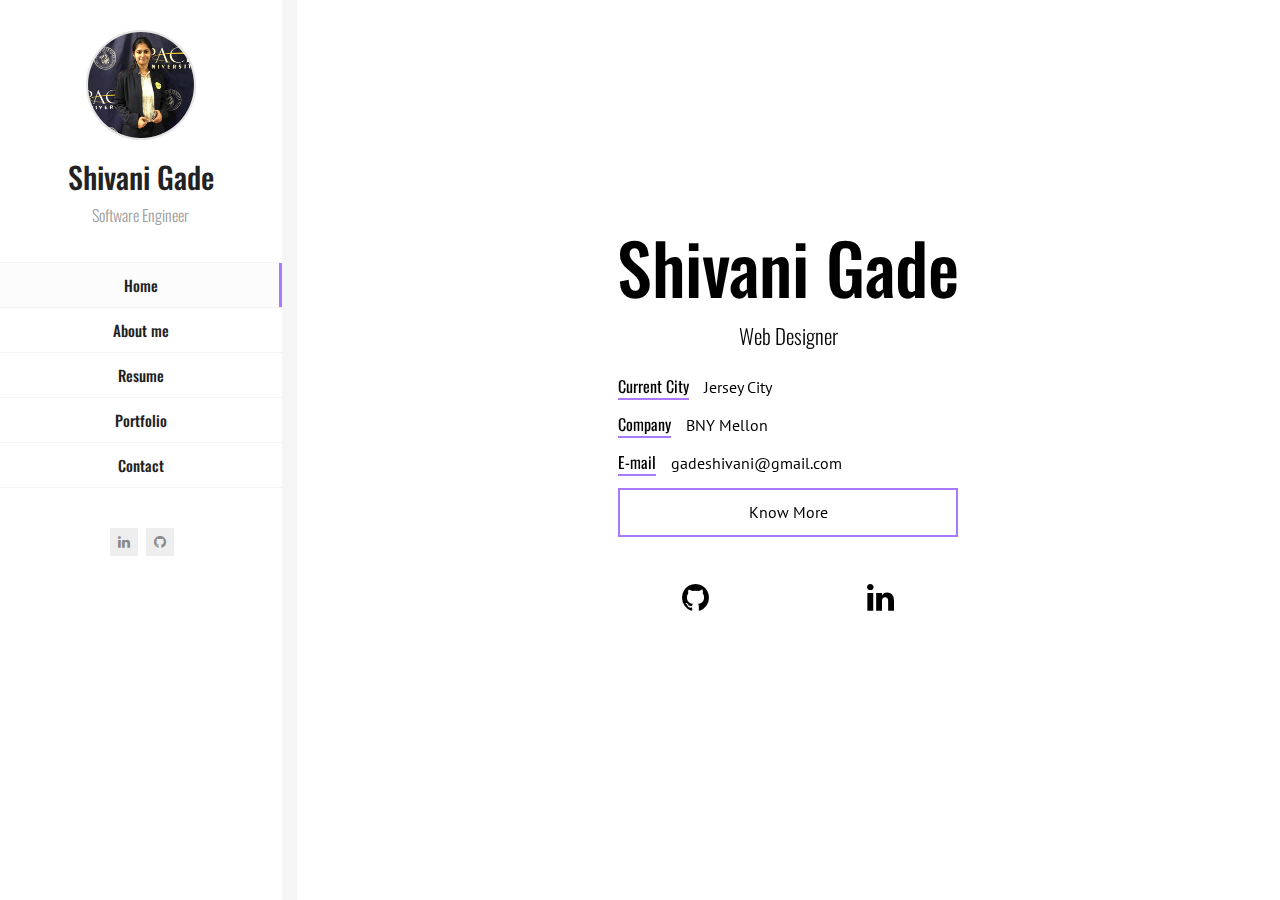
==== commit 30bf49e8: "Finalized changes" ====
--- a/index.html
+++ b/index.html
@@ -12,7 +12,7 @@
     <meta property="og:locale" content="en_US">
     <meta property="og:url" content="http://shivanigade.com/">
     <meta property="og:type" content="website">
-    <meta property="og:description" content="Working at BNY Mellon New York. Graduated with MS in Computer Science from Pace University.Previously worked at State Street as a Software Development Intern and worked on designing & developed an internal tools application using ReactJS, SpringBoot & HDFS. I also worked at iNautix Technologies, a BNY Mellon company as an Application Developer for 2.8 years in enterprise application development using Java, J2EE technologies, Volante, Spring, Restful Web Services, SQL, IBM WebSphere and AngularJS. Experienced in product development and working in agile environment.I am also working on technologies: Android, Ionic, Arduino, Firebase, PHP and have experience in Prototyping, User Testing. ">
+    <meta property="og:description" content="Working at BNY Mellon. Graduated with MS in Computer Science from Pace University.Previously worked at State Street as a Software Development Intern and worked on designing & developed an internal tools application using ReactJS, SpringBoot & HDFS. I also worked at iNautix Technologies, a BNY Mellon company as an Application Developer for 2.8 years in enterprise application development using Java, J2EE technologies, Volante, Spring, Restful Web Services, SQL, IBM WebSphere and AngularJS. Experienced in product development and working in agile environment.I am also working on technologies: Android, Ionic, Arduino, Firebase, PHP and have experience in Prototyping, User Testing. ">
     <meta property="og:image" content="http://shivanigade.com/images/my_photo.jpeg">
     <link rel="shortcut icon" href="favicon.ico">
     <link rel="alternate" href="shivanigade.com" hreflang="en-us" />
@@ -155,6 +155,7 @@
                     <ul class="info-list">
                       <!-- <li><span class="title">Age</span><span class="value">29</span></li> -->
                       <li><span class="title">Current City</span><span class="value">Jersey City</span></li>
+                      <li><span class="title">Company</span><span class="value">BNY Mellon</span></li>
                       <li><span class="title">E-mail</span><span class="value"><a href="mailto:gadeshivani@gmail.com">gadeshivani@gmail.com</a></span></li>
                       <li>
                         <div class="row">
@@ -269,8 +270,8 @@
                 <div class="col-sm-6 col-md-6 subpage-block">
                   <div class="service-block">
                     <div class="service-info">
-                      <h4>Pace Pitch Contest</h4>
-                      <p>Pitched an app for developing countries to centralize health prescriptions and connect patients and doctors.</p>
+                      <h4>Civic Engagement Award</h4>
+                      <p>For my time at Seidenberg School of Computer Science and Information Systems, Pace University.</p>
                     </div>
                   </div>
                 </div>
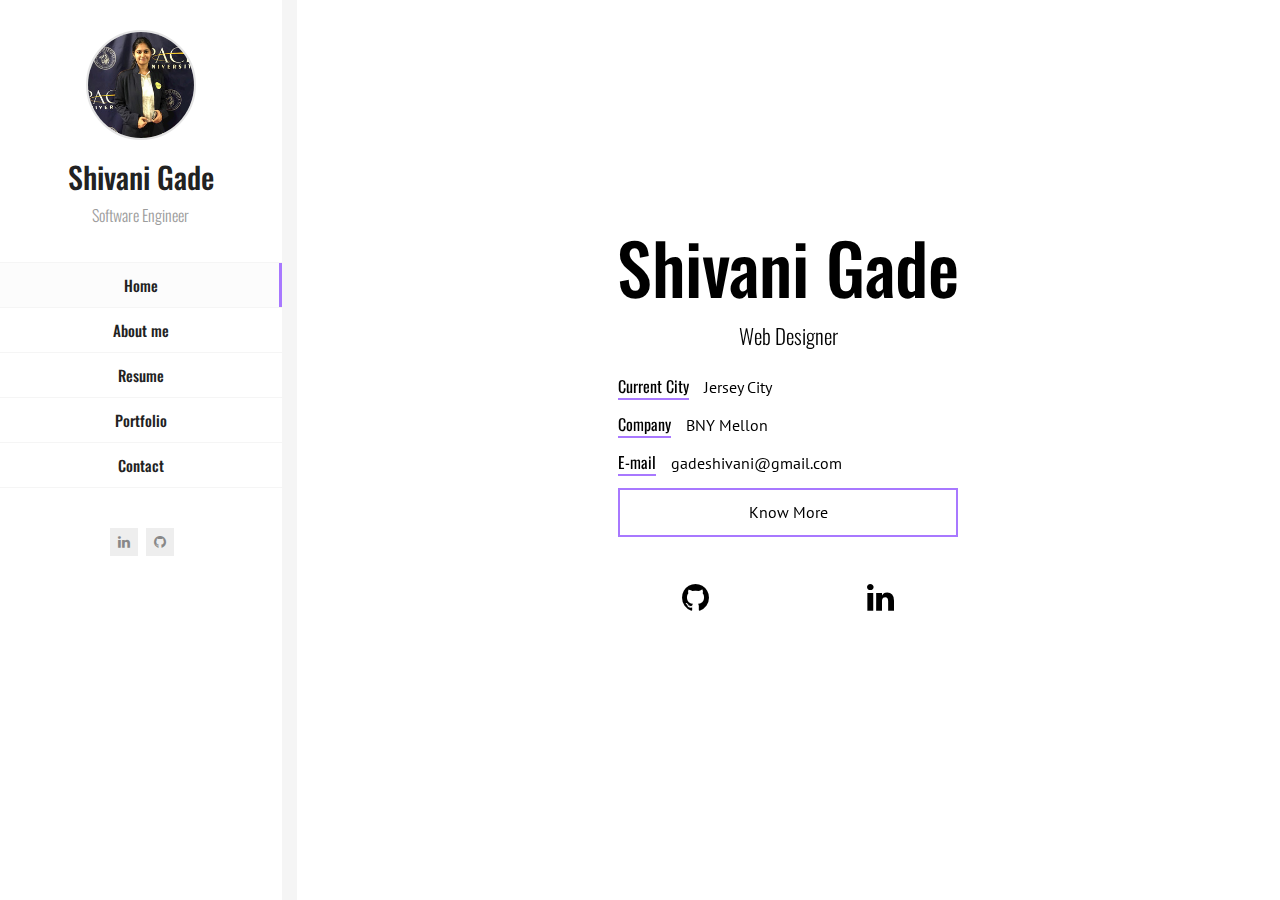
==== commit 49804d51: "Experience update" ====
--- a/index.html
+++ b/index.html
@@ -429,14 +429,14 @@
                   <div class="timeline">
                     <!-- Single event -->
                     <div class="timeline-event te-primary">
-                      <h5 class="event-date">Sep 2018 - Current</h5>
+                      <h5 class="event-date">Sep 2018 - May 2019</h5>
                       <h4 class="event-name">Computer Science Tutor</h4>
                       <span class="event-description">Pace University</span>
                       <p>Tutor graduate and undergraduate students in Java, HTML, CSS, JavaScript and databases.</p>
                     </div>
                     <!-- Single event -->
                     <div class="timeline-event te-primary">
-                      <h5 class="event-date">Jan 2018 - Current</h5>
+                      <h5 class="event-date">Jan 2018 - May 2019</h5>
                       <h4 class="event-name">Graduate Assistant</h4>
                       <span class="event-description">Pace University</span>
                       <p>Working on global research projects, organising workshops, developing and designing application.</p>
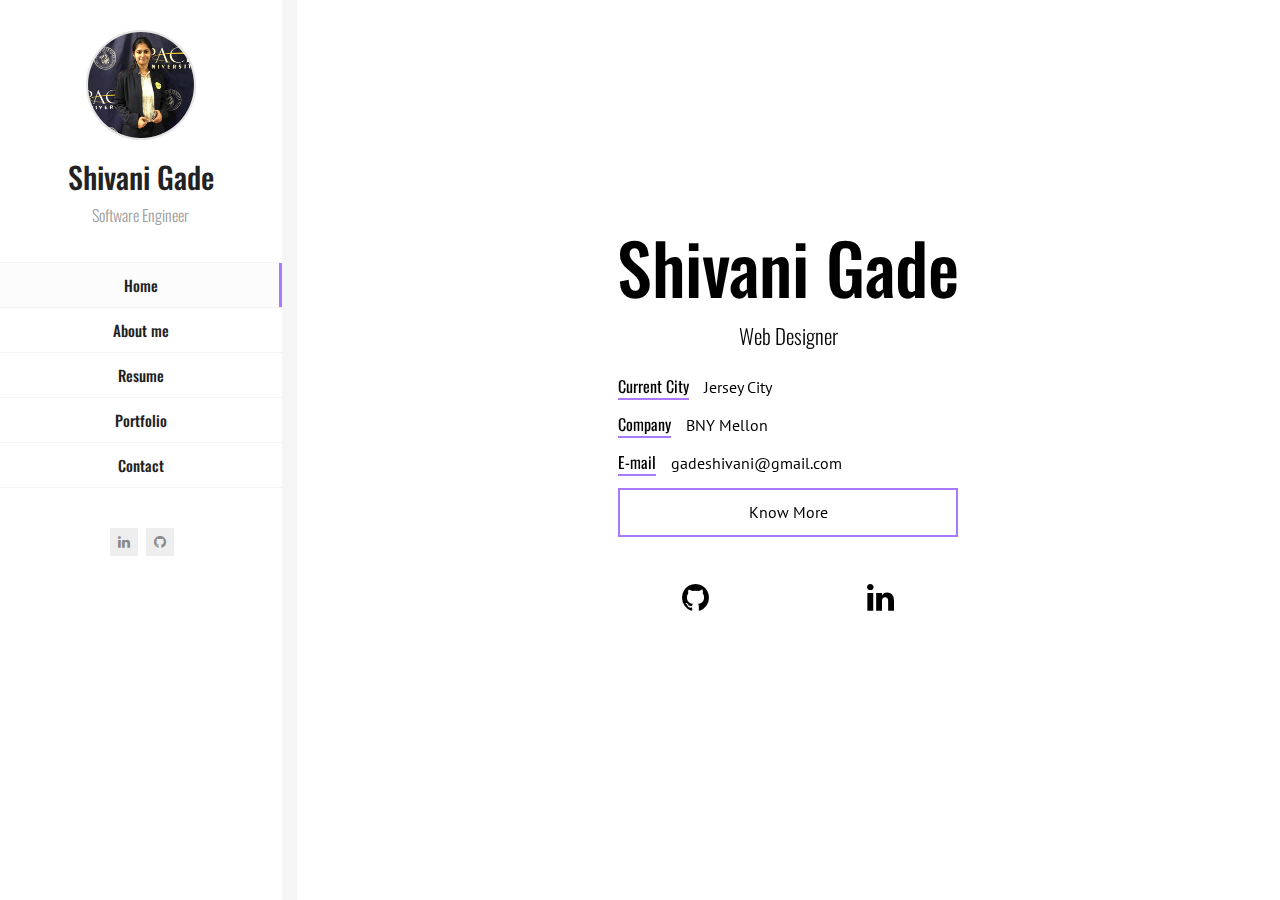
==== commit 1aaeadb8: "update resume link" ====
--- a/index.html
+++ b/index.html
@@ -492,7 +492,7 @@
               <div class="row">
                 <div class="col-sm-12 col-md-12">
                   <div class="download-cv-block">
-                    <a class="button" target="_blank" href="/resume_sg_092018.pdf">Download CV</a>
+                    <a class="button" target="_blank" href="/SHIVANI_GADE_RESUME.pdf">Download CV</a>
                   </div>
                 </div>
               </div>
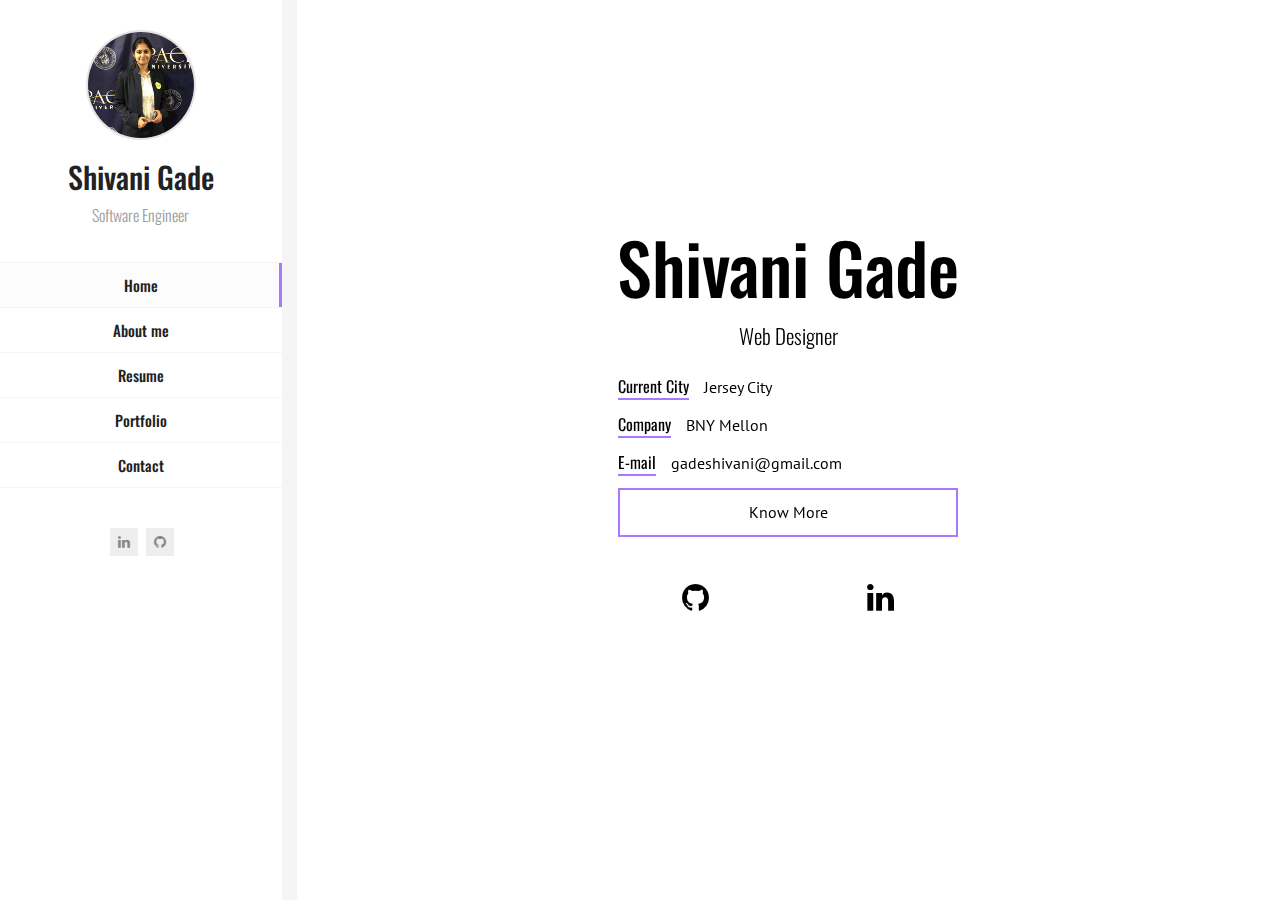
==== commit 43bc6d37: "updated" ====
--- a/index.html
+++ b/index.html
@@ -199,7 +199,7 @@
                   <div class="general-info">
                     <h3>Currently I am working at <a href="https://www.bnymellon.com/" taret="_blank">@BNY Mellon,Jersey City</a> </h3>
                     <p>I worked as a Graduate Assistant for the department chair of Computer Science department at Seidenberg School of Computer Science and Information Systems, where I am worked on different research projects and also organizeddevelopment and technology workshops.You can read more about my previous work experience <a class="pt-trigger" href="#resume" data-animation="60" data-goto="3">here</a>. </p>
-                    <p>I am pursuing Masters of Science in Computer Science from Seidenberg School of Computer Science and Information Systems at Pace University where I am learning modern technologies, global innovation, human computer interaction, web and mobile application development and many other things. You can check out my recent works in my <a class="pt-trigger" href="#portfolio" data-animation="61" data-goto="4">portfolio</a>. </p>
+                    <p>I am pursuing Masters of Science in Information Systems Engineering & Management from Harrisburg University where I am learning modern technologies, global innovation, blockchain: desing, development & architecture, project management, engineering management, enterprise architecture, digital transformation and many other things. You can check out my recent work in my <a class="pt-trigger" href="#portfolio" data-animation="61" data-goto="4">portfolio</a>. </p>
                   </div>
                 </div>
 
@@ -378,6 +378,12 @@
                     <h3>Education</h3>
                   </div>
                   <div class="timeline">
+                    <div class="timeline-event te-primary">
+                      <h5 class="event-date">Aug 2022 - Aug 2024</h5>
+                      <h4 class="event-name">Master of Science in Information Systems and Engineering Management</h4>
+                      <span class="event-description">Harrisburg University, Harrisburg</span>
+                      <p>Blockchain, enterprise architecture, digital transformation and project & engineering management</p>
+                    </div>
                     <!-- Single event -->
                     <div class="timeline-event te-primary">
                       <h5 class="event-date">Sep 2017 - May 2019</h5>
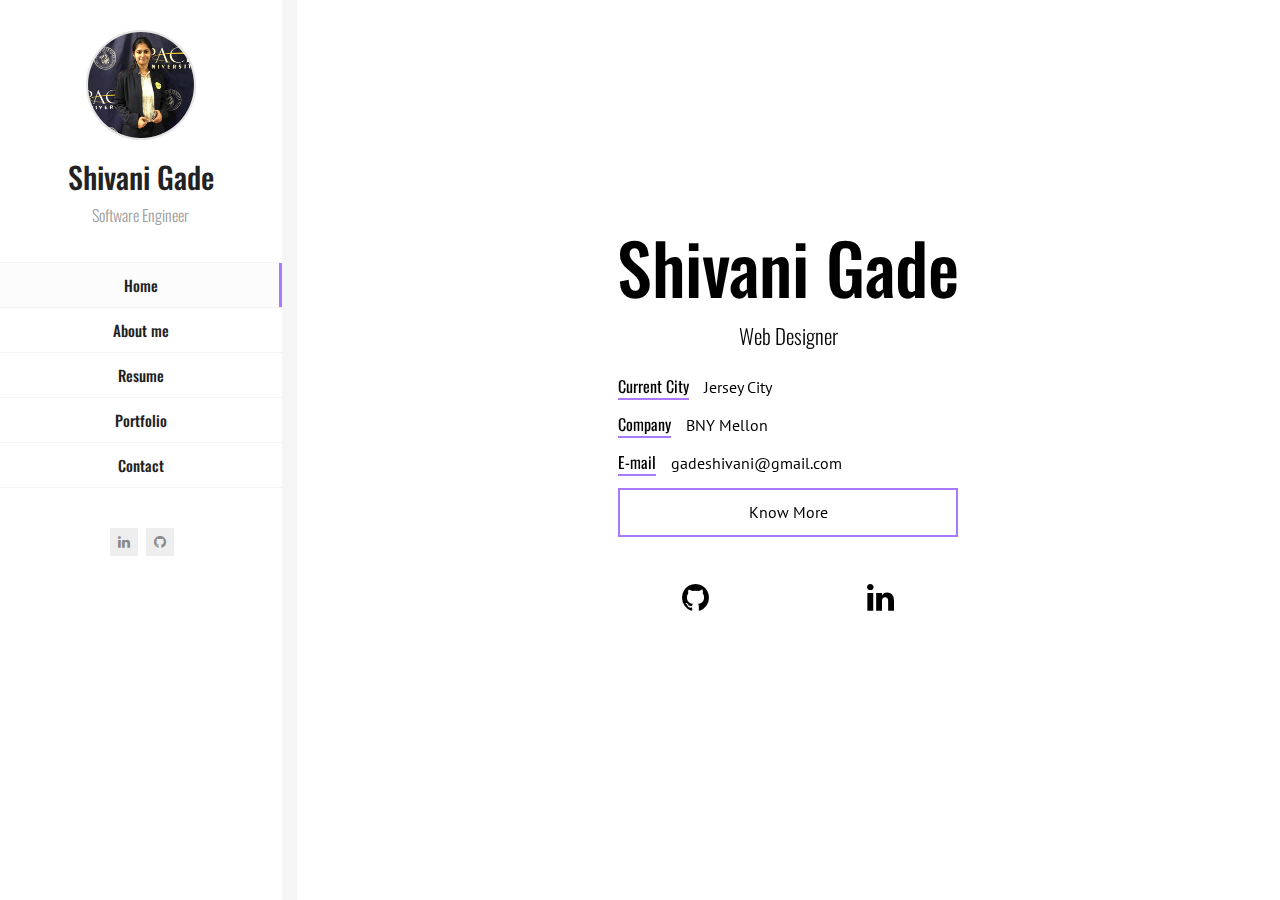
==== commit 650eb72e: "updates" ====
--- a/index.html
+++ b/index.html
@@ -197,7 +197,7 @@
               <div class="row">
                 <div class="col-sm-12 col-md-12 subpage-block">
                   <div class="general-info">
-                    <h3>Currently I am working at <a href="https://www.bnymellon.com/" taret="_blank">@BNY Mellon,Jersey City</a> </h3>
+                    <h3>Currently I am working at <a href="https://www.bnymellon.com/" taret="_blank">@BNY Mellon,Woodland Park, NJ</a> </h3>
                     <p>I worked as a Graduate Assistant for the department chair of Computer Science department at Seidenberg School of Computer Science and Information Systems, where I am worked on different research projects and also organizeddevelopment and technology workshops.You can read more about my previous work experience <a class="pt-trigger" href="#resume" data-animation="60" data-goto="3">here</a>. </p>
                     <p>I am pursuing Masters of Science in Information Systems Engineering & Management from Harrisburg University where I am learning modern technologies, global innovation, blockchain: desing, development & architecture, project management, engineering management, enterprise architecture, digital transformation and many other things. You can check out my recent work in my <a class="pt-trigger" href="#portfolio" data-animation="61" data-goto="4">portfolio</a>. </p>
                   </div>
@@ -409,9 +409,9 @@
                     <!-- Single event -->
                     <div class="timeline-event te-primary">
                       <h5 class="event-date">Aug 2019 - Present</h5>
-                      <h4 class="event-name">Specialist Developer</h4>
+                      <h4 class="event-name">Specialist Backend Developer</h4>
                       <span class="event-description">BNY Mellon</span>
-                      <p>Working on Financial Message Transformations.</p>
+                      <p>Working on Financial Message Transformations & ISO20022.</p>
                     </div>
                     <div class="timeline-event te-primary">
                       <h5 class="event-date">Jun 2018 - Aug 2018</h5>
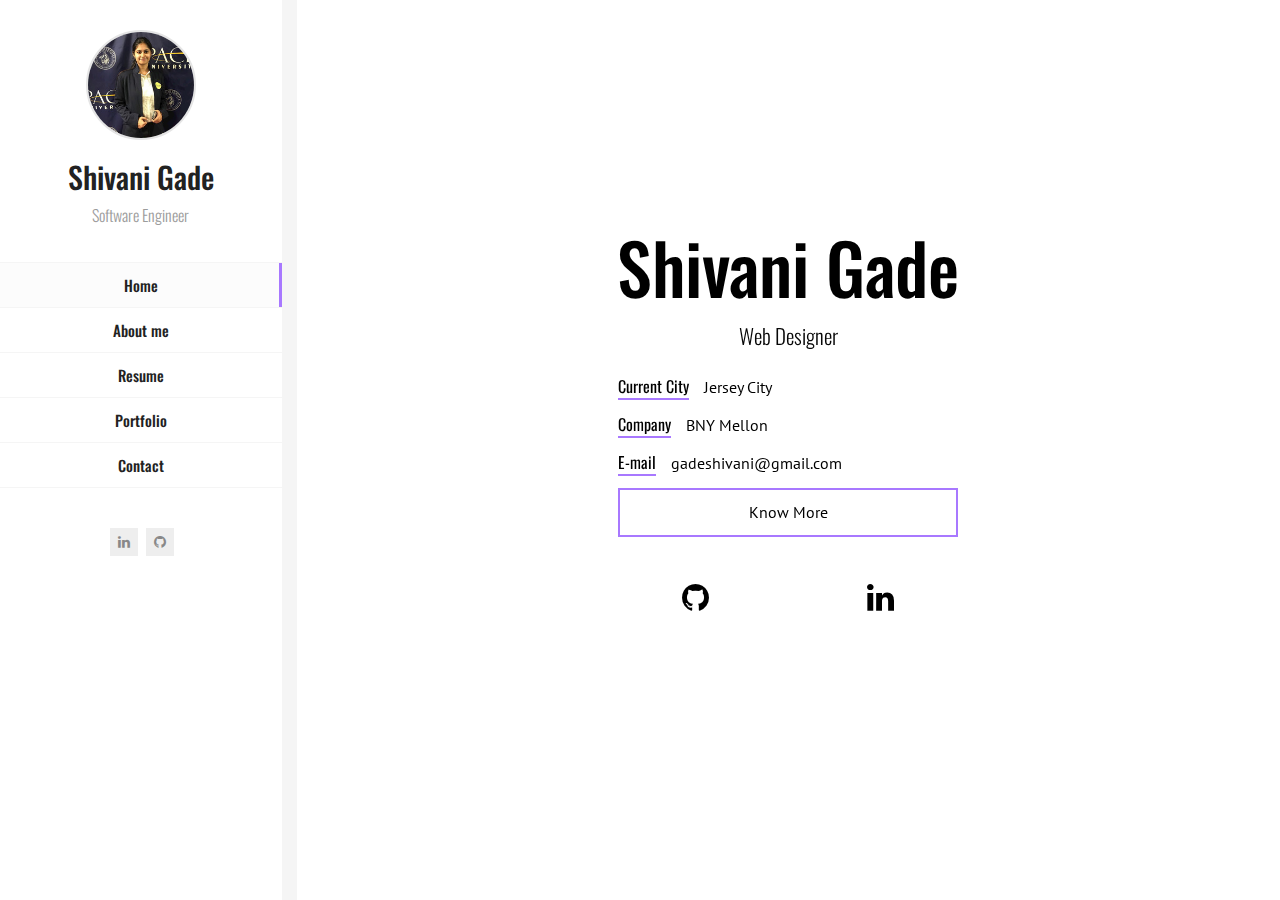
==== commit a019a039: "updates" ====
--- a/index.html
+++ b/index.html
@@ -198,7 +198,7 @@
                 <div class="col-sm-12 col-md-12 subpage-block">
                   <div class="general-info">
                     <h3>Currently I am working at <a href="https://www.bnymellon.com/" taret="_blank">@BNY Mellon,Woodland Park, NJ</a> </h3>
-                    <p>I worked as a Graduate Assistant for the department chair of Computer Science department at Seidenberg School of Computer Science and Information Systems, where I am worked on different research projects and also organizeddevelopment and technology workshops.You can read more about my previous work experience <a class="pt-trigger" href="#resume" data-animation="60" data-goto="3">here</a>. </p>
+                    <!-- <p>I worked as a Graduate Assistant for the department chair of Computer Science department at Seidenberg School of Computer Science and Information Systems, where I am worked on different research projects and also organizeddevelopment and technology workshops.You can read more about my previous work experience <a class="pt-trigger" href="#resume" data-animation="60" data-goto="3">here</a>. </p> -->
                     <p>I am pursuing Masters of Science in Information Systems Engineering & Management from Harrisburg University where I am learning modern technologies, global innovation, blockchain: desing, development & architecture, project management, engineering management, enterprise architecture, digital transformation and many other things. You can check out my recent work in my <a class="pt-trigger" href="#portfolio" data-animation="61" data-goto="4">portfolio</a>. </p>
                   </div>
                 </div>
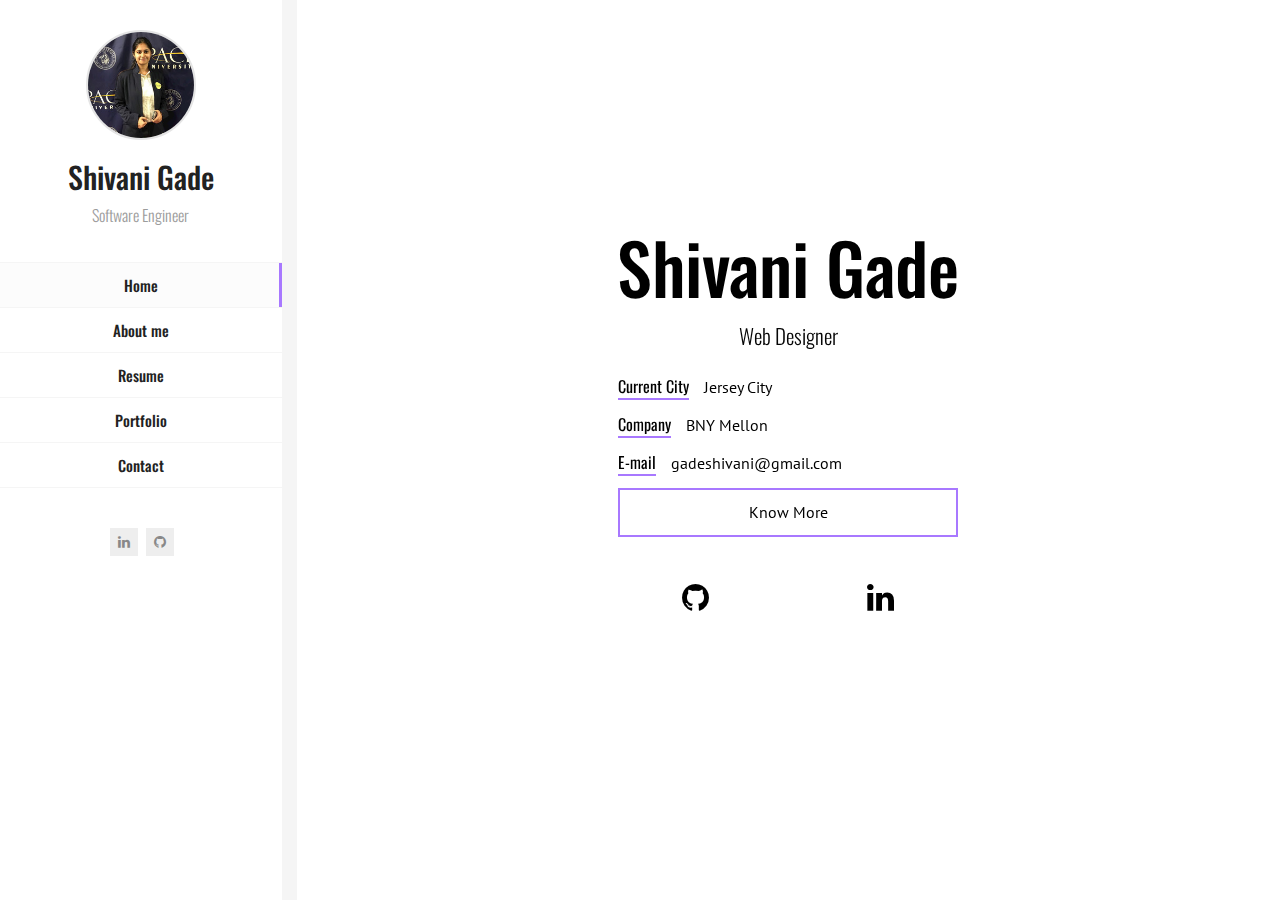
==== commit b674e6d1: "updates" ====
--- a/index.html
+++ b/index.html
@@ -198,7 +198,7 @@
                 <div class="col-sm-12 col-md-12 subpage-block">
                   <div class="general-info">
                     <h3>Currently I am working at <a href="https://www.bnymellon.com/" taret="_blank">@BNY Mellon,Woodland Park, NJ</a> </h3>
-                    <!-- <p>I worked as a Graduate Assistant for the department chair of Computer Science department at Seidenberg School of Computer Science and Information Systems, where I am worked on different research projects and also organizeddevelopment and technology workshops.You can read more about my previous work experience <a class="pt-trigger" href="#resume" data-animation="60" data-goto="3">here</a>. </p> -->
+                    <p>I am working as specialist backend developer working on financial regulatory projects and ISO20022, serving as SME for financial message transformations.You can read more about my work experience <a class="pt-trigger" href="#resume" data-animation="60" data-goto="3">here</a>. </p>
                     <p>I am pursuing Masters of Science in Information Systems Engineering & Management from Harrisburg University where I am learning modern technologies, global innovation, blockchain: desing, development & architecture, project management, engineering management, enterprise architecture, digital transformation and many other things. You can check out my recent work in my <a class="pt-trigger" href="#portfolio" data-animation="61" data-goto="4">portfolio</a>. </p>
                   </div>
                 </div>
@@ -369,7 +369,7 @@
             <section class="pt-page pt-page-3" data-id="resume">
               <div class="section-title-block">
                 <h2 class="section-title">Resume</h2>
-                <h5 class="section-description">4 Years of Experience</h5>
+                <h5 class="section-description">7+ Years of Experience</h5>
               </div>
 
               <div class="row">
